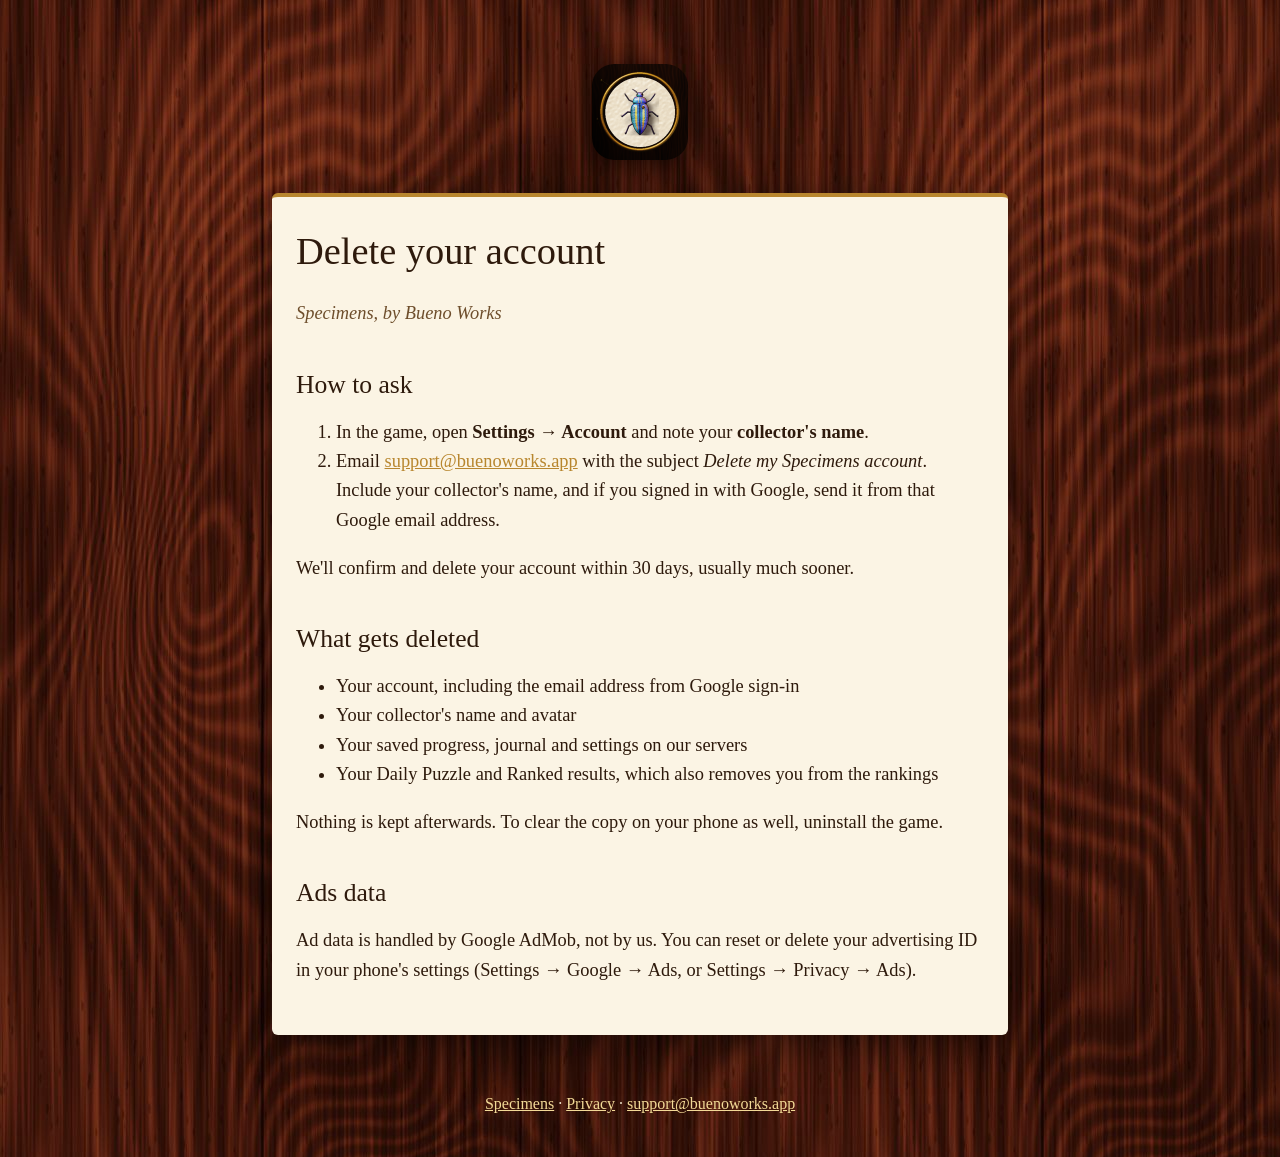
==== delete-account/index.html @ 8f72dd41 "Specimens site: landing, privacy policy, account deletion, app-ads.txt" ====
<!doctype html>
<html lang="en">
<head>
<meta charset="utf-8">
<meta name="viewport" content="width=device-width, initial-scale=1">
<title>Delete your account · Specimens</title>
<meta name="description" content="How to delete your Specimens account and data.">
<link rel="icon" href="/favicon.png">
<link rel="stylesheet" href="/style.css">
</head>
<body>
<header class="hero" style="padding-bottom:24px">
  <a href="/"><img class="icon" src="/img/icon.png" alt="Specimens home" width="96" height="96"></a>
</header>
<main class="page">
  <h1>Delete your account</h1>
  <p class="muted">Specimens, by Bueno Works</p>

  <h2>How to ask</h2>
  <ol>
    <li>In the game, open <strong>Settings → Account</strong> and note your <strong>collector's name</strong>.</li>
    <li>Email <a href="mailto:support@buenoworks.app?subject=Delete%20my%20Specimens%20account">support@buenoworks.app</a> with the subject <em>Delete my Specimens account</em>. Include your collector's name, and if you signed in with Google, send it from that Google email address.</li>
  </ol>
  <p>We'll confirm and delete your account within 30 days, usually much sooner.</p>

  <h2>What gets deleted</h2>
  <ul>
    <li>Your account, including the email address from Google sign-in</li>
    <li>Your collector's name and avatar</li>
    <li>Your saved progress, journal and settings on our servers</li>
    <li>Your Daily Puzzle and Ranked results, which also removes you from the rankings</li>
  </ul>
  <p>Nothing is kept afterwards. To clear the copy on your phone as well, uninstall the game.</p>

  <h2>Ads data</h2>
  <p>Ad data is handled by Google AdMob, not by us. You can reset or delete your advertising ID in your phone's settings (Settings → Google → Ads, or Settings → Privacy → Ads).</p>
</main>
<footer><a href="/">Specimens</a> · <a href="/privacy/">Privacy</a> · <a href="mailto:support@buenoworks.app">support@buenoworks.app</a></footer>
</body>
</html>
---- style.css ----
@font-face { font-family: "EB Garamond"; src: url("/fonts/EBGaramond-Variable.ttf") format("truetype"); font-weight: 400 800; font-display: swap; }
@font-face { font-family: "EB Garamond"; src: url("/fonts/EBGaramond-Italic-Variable.ttf") format("truetype"); font-style: italic; font-weight: 400 800; font-display: swap; }
@font-face { font-family: "IM Fell English"; src: url("/fonts/IMFellEnglish-Regular.ttf") format("truetype"); font-display: swap; }

:root {
  --ink: #2e1a0c; --umber: #6e4e2c; --brass: #b8862e; --gilt: #f3da97;
  --parchment: #f3e9d2; --paper: #fbf4e4; --oxblood: #8e1e18; --walnut: #2a1309;
  --text: var(--ink); --muted: var(--umber); --card: var(--paper);
}
@media (prefers-color-scheme: dark) {
  :root { --text: #f3e9d2; --muted: #d9c7a3; --card: #2b1a0e; }
}
* { box-sizing: border-box; }
html { -webkit-text-size-adjust: 100%; }
body {
  margin: 0; font-family: "EB Garamond", Georgia, serif; font-size: 1.15rem; line-height: 1.6;
  color: var(--text); background: var(--walnut) url("/img/wood.jpg") repeat;
}
a { color: var(--brass); }
h1, h2, h3 { font-family: "IM Fell English", Georgia, serif; font-weight: 400; line-height: 1.15; }

.hero { text-align: center; padding: 64px 16px 40px; color: var(--parchment); }
.hero img.icon { width: 96px; height: 96px; border-radius: 22px; box-shadow: 0 8px 24px rgba(0,0,0,.5); }
.hero h1 { font-size: clamp(3rem, 12vw, 5.5rem); margin: 16px 0 4px; color: var(--gilt); text-shadow: 0 2px 8px rgba(0,0,0,.6); }
.hero p.lede { font-style: italic; font-size: 1.35rem; margin: 0 auto; max-width: 30rem; }
.cta { display: inline-block; margin-top: 28px; padding: 14px 28px; border-radius: 12px; font-weight: 600; text-decoration: none;
  color: var(--ink); background: linear-gradient(#f3da97, #b8862e); box-shadow: 0 4px 14px rgba(0,0,0,.45); }

.drawer { display: flex; flex-wrap: wrap; justify-content: center; gap: 14px; padding: 8px 16px 40px; }
.drawer img { width: 84px; height: 84px; object-fit: contain; filter: drop-shadow(0 6px 6px rgba(0,0,0,.5)); }
@media (prefers-reduced-motion: no-preference) {
  .drawer img { animation: breathe 5s ease-in-out infinite; }
  .drawer img:nth-child(2n) { animation-delay: -2.5s; }
  .drawer img:nth-child(3n) { animation-delay: -1.2s; }
  @keyframes breathe { 50% { transform: translateY(-5px) rotate(-1.5deg); } }
}

.page { max-width: 46rem; margin: 0 auto 48px; padding: 32px 24px; background: var(--card); border-radius: 6px;
  box-shadow: 0 10px 40px rgba(0,0,0,.5); border-top: 4px solid var(--brass); }
@media (max-width: 720px) { .page { margin: 0 16px 32px; padding: 24px 18px; } }
.page h1 { font-size: 2.4rem; margin-top: 0; }
.page h2 { font-size: 1.6rem; margin: 1.6em 0 .4em; }
.muted { color: var(--muted); font-style: italic; }

.shots { display: flex; gap: 16px; justify-content: center; flex-wrap: wrap; margin: 8px 0 24px; }
.shots img { width: min(240px, 44vw); height: auto; border-radius: 10px; box-shadow: 0 8px 24px rgba(0,0,0,.4); }

footer { text-align: center; color: var(--parchment); padding: 8px 16px 40px; font-size: 1rem; }
footer a { color: var(--gilt); }
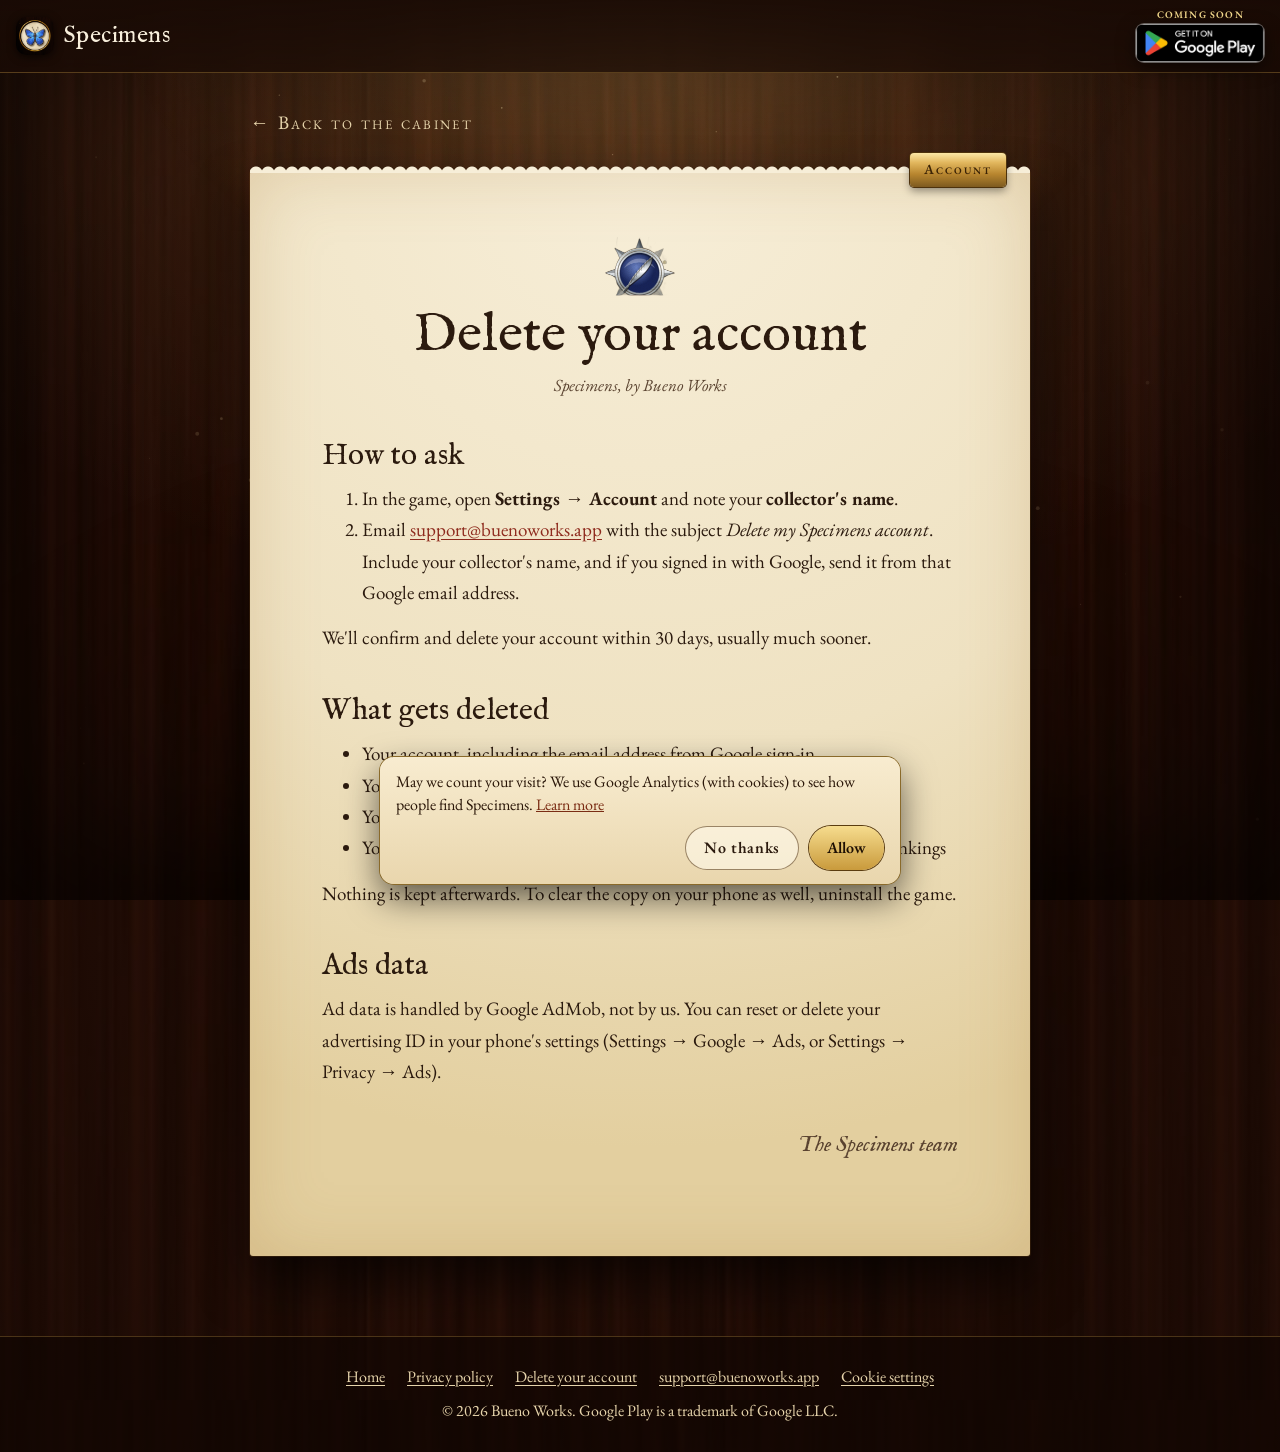
==== commit f1bade49: "New cabinet site: living creatures, playable board, Google Play badge, opt-in Google Analytics Landi" ====
--- a/delete-account/index.html
+++ b/delete-account/index.html
@@ -1,22 +1,44 @@
 <!doctype html>
-<html lang="en">
+<html lang="en" data-launch="soon">
 <head>
-<meta charset="utf-8">
-<meta name="viewport" content="width=device-width, initial-scale=1">
+<meta charset="utf-8" />
+<meta name="viewport" content="width=device-width, initial-scale=1, viewport-fit=cover" />
 <title>Delete your account · Specimens</title>
-<meta name="description" content="How to delete your Specimens account and data.">
-<link rel="icon" href="/favicon.png">
-<link rel="stylesheet" href="/style.css">
+<meta name="description" content="How to delete your Specimens account and data." />
+<meta name="theme-color" content="#2b1209" />
+<meta property="og:title" content="Specimens — a cabinet of living curiosities" />
+<meta property="og:description" content="A logic puzzle where every answer is alive. Free on Google Play." />
+<meta property="og:type" content="website" />
+<meta property="og:image" content="https://specimens.buenoworks.app/assets/img/og-banner.jpg" />
+<meta name="twitter:card" content="summary_large_image" />
+<link rel="icon" type="image/png" href="/assets/img/favicon.png" />
+<link rel="apple-touch-icon" href="/assets/img/apple-touch-icon.png" />
+<link rel="preload" href="/assets/fonts/im-fell-english-latin-400-normal.woff2" as="font" type="font/woff2" crossorigin="" />
+<link rel="preload" href="/assets/fonts/eb-garamond-latin-400-normal.woff2" as="font" type="font/woff2" crossorigin="" />
+<script src="/assets/js/config.js"></script>
+<link rel="stylesheet" href="/assets/css/site.css" />
 </head>
 <body>
-<header class="hero" style="padding-bottom:24px">
-  <a href="/"><img class="icon" src="/img/icon.png" alt="Specimens home" width="96" height="96"></a>
+<!--BODY-->
+<a class="skip" href="#main">Skip to content</a>
+<div class="lamp-glow" aria-hidden="true"></div>
+<div class="vignette" aria-hidden="true"></div>
+<div class="page">
+<header class="site-head">
+  <a class="brand" href="/" aria-label="Specimens home"><img src="/assets/img/icon-512.png" alt="" width="38" height="38" /><span>Specimens</span></a>
+  <a class="play play-live gp" href="https://play.google.com/store/apps/details?id=com.vaultrush.game" target="_blank" rel="noopener" data-play=""><img class="gp-badge" src="/assets/img/google-play-badge.png" alt="Get it on Google Play" width="564" height="168" /></a><button class="play play-soon gp" type="button" data-soon><span class="soon-cap">Coming soon</span><img class="gp-badge" src="/assets/img/google-play-badge.png" alt="Coming soon to Google Play" width="564" height="168" /></button>
 </header>
-<main class="page">
-  <h1>Delete your account</h1>
-  <p class="muted">Specimens, by Bueno Works</p>
-
-  <h2>How to ask</h2>
+<main id="main" class="folio-wrap">
+  <div class="legal-top"><a class="back-link" href="/">← Back to the cabinet</a></div>
+  <article class="folio">
+    <span class="tab">Account</span>
+    <header class="folio-head">
+      <img class="crest" src="/assets/img/emblem.png" alt="" />
+      <h1>Delete your account</h1>
+      <p class="meta">Specimens, by Bueno Works</p>
+    </header>
+    <div class="prose">
+<h2>How to ask</h2>
   <ol>
     <li>In the game, open <strong>Settings → Account</strong> and note your <strong>collector's name</strong>.</li>
     <li>Email <a href="mailto:support@buenoworks.app?subject=Delete%20my%20Specimens%20account">support@buenoworks.app</a> with the subject <em>Delete my Specimens account</em>. Include your collector's name, and if you signed in with Google, send it from that Google email address.</li>
@@ -34,7 +56,23 @@
 
   <h2>Ads data</h2>
   <p>Ad data is handled by Google AdMob, not by us. You can reset or delete your advertising ID in your phone's settings (Settings → Google → Ads, or Settings → Privacy → Ads).</p>
+    </div>
+    <p class="folio-sign">The Specimens team</p>
+  </article>
 </main>
-<footer><a href="/">Specimens</a> · <a href="/privacy/">Privacy</a> · <a href="mailto:support@buenoworks.app">support@buenoworks.app</a></footer>
+<footer class="site-foot">
+  <nav aria-label="Legal">
+    <a href="/">Home</a>
+    <a href="/privacy/">Privacy policy</a>
+    <a href="/delete-account/">Delete your account</a>
+    <a href="mailto:support@buenoworks.app">support@buenoworks.app</a>
+    <a href="#" data-cookies>Cookie settings</a>
+  </nav>
+  <p style="margin:0">© <span data-year="">2026</span> Bueno Works. Google Play is a trademark of Google LLC.</p>
+</footer>
+</div>
+<!--/BODY-->
+<script src="/assets/js/site.js" defer></script>
+<script src="/assets/js/analytics.js" defer></script>
 </body>
 </html>
--- a/assets/css/site.css
+++ b/assets/css/site.css
@@ -0,0 +1,721 @@
+/* =========================================================
+   SPECIMENS — "The Cabinet After Dark"
+   Shared stylesheet for index, legal pages and 404.
+   ========================================================= */
+
+@font-face{font-family:"IM Fell English";src:url("../fonts/im-fell-english-latin-400-normal.woff2") format("woff2");font-weight:400;font-style:normal;font-display:swap}
+@font-face{font-family:"IM Fell English";src:url("../fonts/im-fell-english-latin-400-italic.woff2") format("woff2");font-weight:400;font-style:italic;font-display:swap}
+@font-face{font-family:"EB Garamond";src:url("../fonts/eb-garamond-latin-400-normal.woff2") format("woff2");font-weight:400;font-style:normal;font-display:swap}
+@font-face{font-family:"EB Garamond";src:url("../fonts/eb-garamond-latin-400-italic.woff2") format("woff2");font-weight:400;font-style:italic;font-display:swap}
+@font-face{font-family:"EB Garamond";src:url("../fonts/eb-garamond-latin-500-normal.woff2") format("woff2");font-weight:500;font-style:normal;font-display:swap}
+@font-face{font-family:"EB Garamond";src:url("../fonts/eb-garamond-latin-600-normal.woff2") format("woff2");font-weight:600;font-style:normal;font-display:swap}
+@font-face{font-family:"EB Garamond";src:url("../fonts/eb-garamond-latin-700-normal.woff2") format("woff2");font-weight:700;font-style:normal;font-display:swap}
+
+:root{
+  --display:"IM Fell English","EB Garamond",Georgia,serif;
+  --body:"EB Garamond",Georgia,"Times New Roman",serif;
+
+  --wood-0:#1a0b05;
+  --wood-1:#2b1209;
+  --wood-2:#4a1f0f;
+  --wood-3:#6d3417;
+  --ink:#2b1a0e;
+  --ink-soft:#5a4330;
+  --parchment:#f1e5c8;
+  --parchment-2:#e6d4ab;
+  --paper-edge:#cdb683;
+  --cream:#f7eedb;
+  --brass:#c99b45;
+  --brass-hi:#f6dc8e;
+  --brass-lo:#7d5a1f;
+  --lamp:#ffc66b;
+  --rust:#8e2a1d;
+  --velvet:#3a0f16;
+
+  /* region colours, sampled from the board */
+  --r-blue:#a8bfca;
+  --r-peach:#eeb49c;
+  --r-cream:#f2e2c0;
+  --r-green:#b8cf98;
+  --r-purple:#cab4d8;
+  --r-yellow:#f1c874;
+
+  --brass-grad:linear-gradient(180deg,#fbe7a6 0%,#e2b75e 28%,#b8862f 62%,#7d5a1f 100%);
+  --brass-ring:linear-gradient(145deg,#fff1bf,#d6a54b 35%,#7a5519 70%,#e7c172);
+  --wood-img:url("../img/wood.jpg");
+  --radius:14px;
+  --maxw:1180px;
+}
+
+*,*::before,*::after{box-sizing:border-box}
+html{-webkit-text-size-adjust:100%;scroll-behavior:smooth}
+@media (prefers-reduced-motion:reduce){html{scroll-behavior:auto}}
+body{
+  margin:0;min-height:100vh;
+  font-family:var(--body);font-size:19px;line-height:1.55;color:var(--cream);
+  background-color:var(--wood-1);
+  background-image:
+    radial-gradient(120% 70% at 50% 0%,rgba(255,190,100,.16),transparent 60%),
+    linear-gradient(180deg,rgba(20,8,3,.55),rgba(20,8,3,.75)),
+    var(--wood-img);
+  background-size:auto,auto,1084px auto;
+  background-attachment:scroll;
+  overflow-x:hidden;
+  -webkit-font-smoothing:antialiased;
+}
+img{max-width:100%;display:block}
+a{color:var(--brass-hi)}
+a:hover{color:#fff4cf}
+button{font:inherit;color:inherit}
+:focus-visible{outline:3px solid var(--brass-hi);outline-offset:3px;border-radius:6px}
+.sr-only{position:absolute;width:1px;height:1px;padding:0;margin:-1px;overflow:hidden;clip:rect(0 0 0 0);white-space:nowrap;border:0}
+.skip{position:absolute;left:12px;top:-60px;z-index:200;background:var(--parchment);color:var(--ink);padding:10px 16px;border-radius:8px;font-weight:600}
+.skip:focus{top:12px}
+
+/* ---------- atmosphere ---------- */
+.lamp-glow{
+  position:fixed;inset:0;pointer-events:none;z-index:0;
+  background:
+    radial-gradient(60vmax 45vmax at 50% -6%,rgba(255,200,110,.30),rgba(255,170,80,.08) 45%,transparent 70%),
+    radial-gradient(120vmax 90vmax at 50% 120%,rgba(0,0,0,.55),transparent 60%);
+  animation:flicker 7s infinite steps(1,end);
+}
+@keyframes flicker{
+  0%,100%{opacity:1}7%{opacity:.93}8%{opacity:1}31%{opacity:.97}33%{opacity:.9}34%{opacity:1}
+  62%{opacity:.95}63%{opacity:1}81%{opacity:.92}82%{opacity:.99}
+}
+.dust{position:fixed;inset:0;width:100%;height:100%;pointer-events:none;z-index:1;mix-blend-mode:screen}
+.vignette{position:fixed;inset:0;pointer-events:none;z-index:2;box-shadow:inset 0 0 160px 40px rgba(0,0,0,.6)}
+.page{position:relative;z-index:3}
+
+/* ---------- header ---------- */
+.site-head{
+  position:sticky;top:0;z-index:60;
+  display:flex;align-items:center;gap:16px;justify-content:space-between;
+  padding:10px 16px;
+  background:linear-gradient(180deg,rgba(26,11,5,.92),rgba(26,11,5,.72));
+  backdrop-filter:blur(6px);-webkit-backdrop-filter:blur(6px);
+  border-bottom:1px solid rgba(201,155,69,.35);
+}
+.brand{display:flex;align-items:center;gap:10px;text-decoration:none;color:var(--cream)}
+.brand img{width:38px;height:38px;border-radius:10px;box-shadow:0 2px 8px rgba(0,0,0,.6)}
+.brand span{font-family:var(--display);font-size:24px;letter-spacing:.02em}
+.site-nav{display:none;gap:26px}
+.site-nav a{color:var(--parchment-2);text-decoration:none;font-size:17px;letter-spacing:.06em;font-variant:small-caps}
+.site-nav a:hover{color:var(--brass-hi)}
+@media (min-width:980px){.site-nav{display:flex}}
+.site-head .play{min-height:44px;padding:6px 14px 6px 10px}
+.site-head .play .play-text small{display:none}
+@media (max-width:420px){.site-head .play .play-text b{font-size:15px}}
+
+/* ---------- Google Play / coming soon button ---------- */
+.play{
+  --h:58px;
+  display:inline-flex;align-items:center;gap:12px;
+  min-height:var(--h);padding:8px 22px 8px 14px;
+  border-radius:14px;text-decoration:none;color:#2a1606;
+  background:var(--brass-grad);
+  box-shadow:inset 0 1px 0 rgba(255,255,255,.7),inset 0 -2px 0 rgba(0,0,0,.25),0 0 0 1px #5a3c10,0 6px 18px rgba(0,0,0,.55),0 0 28px rgba(255,190,90,.25);
+  transition:transform .2s ease,box-shadow .2s ease,filter .2s;
+  position:relative;overflow:hidden;white-space:nowrap;
+}
+.play::after{ /* travelling glint */
+  content:"";position:absolute;top:0;bottom:0;width:40%;left:-60%;
+  background:linear-gradient(100deg,transparent,rgba(255,255,255,.55),transparent);
+  transform:skewX(-20deg);animation:glint 5.5s ease-in-out infinite;
+}
+@keyframes glint{0%,70%{left:-60%}100%{left:130%}}
+.play:hover{transform:translateY(-2px);color:#1d0f03;filter:brightness(1.06);box-shadow:inset 0 1px 0 rgba(255,255,255,.7),inset 0 -2px 0 rgba(0,0,0,.25),0 0 0 1px #5a3c10,0 10px 26px rgba(0,0,0,.6),0 0 44px rgba(255,200,100,.45)}
+.play:active{transform:translateY(1px)}
+.play-icon{
+  width:34px;height:34px;flex:none;border-radius:50%;
+  display:grid;place-items:center;
+  background:radial-gradient(circle at 35% 30%,#3b2410,#160a03);
+  box-shadow:inset 0 0 0 2px rgba(255,230,160,.6);
+}
+.play-icon svg{width:15px;height:15px;margin-left:3px}
+.play-text{display:flex;flex-direction:column;line-height:1.05;text-align:left}
+.play-text small{font-size:12px;letter-spacing:.14em;text-transform:uppercase;font-weight:600;opacity:.85}
+.play-text b{font-family:var(--body);font-size:21px;font-weight:700;letter-spacing:.01em}
+.play.big{--h:68px;padding:10px 30px 10px 16px}
+.play.big .play-icon{width:42px;height:42px}
+.play.big .play-text b{font-size:25px}
+
+/* coming-soon variant (switch in assets/js/config.js) */
+.play-soon{display:none}
+html[data-launch="soon"] .play-live{display:none}
+html[data-launch="soon"] .play-soon{display:inline-flex}
+.play-soon{border:0;font:inherit;cursor:pointer;-webkit-appearance:none;appearance:none}
+
+/* ---------- sticky mobile CTA rail ---------- */
+.cta-rail{
+  position:fixed;left:0;right:0;bottom:0;z-index:70;
+  display:flex;align-items:center;justify-content:space-between;gap:12px;
+  padding:10px 14px calc(10px + env(safe-area-inset-bottom));
+  background:linear-gradient(180deg,rgba(43,18,9,.94),rgba(20,8,3,.98));
+  border-top:2px solid transparent;border-image:linear-gradient(90deg,#7d5a1f,#f6dc8e,#7d5a1f) 1;
+  box-shadow:0 -10px 30px rgba(0,0,0,.6);
+  transform:translateY(110%);transition:transform .45s cubic-bezier(.2,.8,.2,1);
+}
+.cta-rail.show{transform:none}
+.cta-rail .rail-id{display:flex;align-items:center;gap:10px;min-width:0}
+.cta-rail .rail-id img{width:40px;height:40px;border-radius:10px}
+.cta-rail .rail-id b{display:block;font-family:var(--display);font-weight:400;font-size:21px;line-height:1}
+.cta-rail .rail-id small{display:block;color:var(--parchment-2);font-size:14px;white-space:nowrap}
+.cta-rail .play{--h:50px;padding:6px 16px 6px 10px}
+.cta-rail .play-icon{width:30px;height:30px}
+.cta-rail .play-text b{font-size:18px}
+.cta-rail .play-text small{font-size:10px}
+@media (min-width:980px){.cta-rail{display:none}}
+
+/* ---------- cabinet doors (intro) ---------- */
+.doors{position:fixed;inset:0;z-index:100;display:flex;perspective:1600px;pointer-events:none}
+.doors .door{
+  flex:1;position:relative;
+  background:linear-gradient(90deg,rgba(0,0,0,.35),rgba(0,0,0,0) 30%,rgba(0,0,0,.25)),var(--wood-img) center/cover,var(--wood-2);
+  box-shadow:inset 0 0 0 10px rgba(30,12,5,.55),inset 0 0 0 12px rgba(201,155,69,.5),inset 0 0 80px rgba(0,0,0,.7);
+  transition:transform 1.6s cubic-bezier(.6,.02,.2,1),opacity 1.6s;
+  backface-visibility:hidden;
+}
+.doors .door.l{transform-origin:left center}
+.doors .door.r{transform-origin:right center}
+.doors .door::before{ /* glass pane */
+  content:"";position:absolute;inset:9% 12%;border-radius:120px 120px 8px 8px;
+  border:5px solid #9a7330;box-shadow:inset 0 0 0 2px #f2d283,0 0 0 2px #3a1b08,inset 0 0 120px rgba(255,200,120,.12);
+  background:linear-gradient(120deg,rgba(255,255,255,.12),rgba(255,255,255,0) 40%,rgba(255,255,255,.06) 60%,rgba(255,255,255,0));
+}
+.doors .knob{position:absolute;top:50%;width:22px;height:60px;margin-top:-30px;border-radius:12px;background:var(--brass-ring);box-shadow:0 4px 10px rgba(0,0,0,.6)}
+.doors .door.l .knob{right:16px}
+.doors .door.r .knob{left:16px}
+.doors .plate{
+  position:absolute;left:50%;top:50%;transform:translate(-50%,-50%);z-index:2;
+  padding:14px 28px;border-radius:8px;background:var(--brass-grad);color:#3a2207;
+  font-family:var(--display);font-size:clamp(28px,7vw,52px);
+  box-shadow:inset 0 1px 0 #fff3c4,0 0 0 2px #5a3c10,0 10px 30px rgba(0,0,0,.6);
+  transition:opacity .6s .2s,transform .8s;
+}
+.doors.open .door.l{transform:rotateY(-108deg);opacity:.0}
+.doors.open .door.r{transform:rotateY(108deg);opacity:.0}
+.doors.open .plate{opacity:0;transform:translate(-50%,-50%) scale(1.15)}
+.doors.gone{display:none}
+html:not(.js) .doors{display:none}
+
+/* ---------- layout primitives ---------- */
+.wrap{width:100%;max-width:var(--maxw);margin:0 auto;padding:0 16px}
+.eyebrow{font-variant:small-caps;letter-spacing:.16em;color:var(--brass-hi);font-size:16px;font-weight:600;margin:0 0 10px}
+.display{font-family:var(--display);font-weight:400;line-height:1.02;letter-spacing:.005em;margin:0}
+.lede{font-size:clamp(19px,2.3vw,23px);color:var(--parchment);margin:0}
+.muted{color:var(--parchment-2)}
+.ink-rule{height:14px;margin:18px 0;background:
+  radial-gradient(circle,var(--brass) 2px,transparent 3px) center/14px 14px no-repeat,
+  linear-gradient(90deg,transparent,rgba(201,155,69,.7) 20%,rgba(201,155,69,.7) 45%,transparent 47%,transparent 53%,rgba(201,155,69,.7) 55%,rgba(201,155,69,.7) 80%,transparent) center/100% 1px no-repeat}
+
+/* ---------- HERO ---------- */
+.hero{position:relative;padding:18px 0 40px;min-height:calc(100svh - 59px)}
+.hero .wrap{display:grid;gap:10px;align-items:center;justify-items:center;text-align:center}
+.hero-copy{display:flex;flex-direction:column;align-items:center;gap:14px;order:1}
+.hero-case{order:2}
+.hero-cta{order:3;display:flex;flex-direction:column;align-items:center;gap:10px}
+.nameplate{
+  position:relative;display:inline-block;padding:10px 34px 14px;
+  background:var(--brass-grad);border-radius:10px;color:#3b2306;
+  box-shadow:inset 0 2px 0 rgba(255,246,206,.9),inset 0 -3px 0 rgba(0,0,0,.25),0 0 0 2px #4d320c,0 0 0 6px rgba(201,155,69,.25),0 14px 30px rgba(0,0,0,.6);
+}
+.nameplate::before,.nameplate::after{ /* screws */
+  content:"";position:absolute;top:50%;width:11px;height:11px;margin-top:-5px;border-radius:50%;
+  background:radial-gradient(circle at 40% 35%,#fff0bd,#8a6420 60%,#4a3008);
+  box-shadow:inset 0 0 0 1px rgba(0,0,0,.3);
+}
+.nameplate::before{left:12px}.nameplate::after{right:12px}
+.nameplate h1{font-family:var(--display);font-weight:400;font-size:clamp(50px,13vw,96px);line-height:1;margin:0;text-shadow:0 1px 0 rgba(255,240,190,.8),0 -1px 0 rgba(80,50,10,.45)}
+.hero .tagline{font-family:var(--display);font-style:italic;font-size:clamp(22px,5.6vw,34px);line-height:1.15;color:var(--cream);margin:0;text-shadow:0 2px 12px rgba(0,0,0,.7)}
+.hero .sub{max-width:34ch;margin:0 auto;color:var(--parchment-2);font-size:clamp(17px,2vw,20px)}
+.hero-facts{display:flex;flex-wrap:wrap;justify-content:center;gap:6px 10px;margin:0;padding:0;list-style:none;font-variant:small-caps;letter-spacing:.08em;font-size:14px;color:var(--parchment-2)}
+.hero-facts li+li::before{content:"✦";color:var(--brass);margin-right:10px;font-size:10px;vertical-align:2px}
+.scroll-cue{margin-top:6px;color:var(--parchment-2);font-size:14px;letter-spacing:.2em;font-variant:small-caps;text-decoration:none;display:inline-flex;flex-direction:column;align-items:center;gap:2px}
+.scroll-cue span{display:block;width:2px;height:22px;background:linear-gradient(var(--brass-hi),transparent);animation:cue 2s ease-in-out infinite}
+@keyframes cue{0%{transform:scaleY(0);transform-origin:top}50%{transform:scaleY(1);transform-origin:top}51%{transform-origin:bottom}100%{transform:scaleY(0);transform-origin:bottom}}
+
+@media (min-width:980px){
+  .hero{padding:40px 0 60px;display:flex;align-items:center}
+  .hero .wrap{grid-template-columns:1fr 1.05fr;grid-template-areas:"copy case" "cta case";text-align:left;justify-items:start;column-gap:48px;row-gap:22px}
+  .hero-copy{grid-area:copy;align-items:flex-start;align-self:end}
+  .hero-cta{grid-area:cta;align-items:flex-start;align-self:start}
+  .hero-case{grid-area:case;justify-self:center}
+  .hero .sub{margin:0}
+  .hero-facts{justify-content:flex-start}
+}
+
+/* the glass display case */
+.case{
+  position:relative;width:min(92vw,520px);aspect-ratio:1/1.02;
+  border-radius:50% 50% 18px 18px / 38% 38% 18px 18px;
+  padding:14px;
+  background:var(--brass-ring);
+  box-shadow:0 0 0 2px #3a2208,0 26px 60px rgba(0,0,0,.65),0 0 90px rgba(255,190,100,.18);
+}
+@media (max-width:979px){.case{width:min(86vw,380px,44svh)}}
+.case-inner{
+  position:absolute;inset:14px;overflow:hidden;
+  border-radius:50% 50% 8px 8px / 37% 37% 8px 8px;
+  background:
+    radial-gradient(70% 55% at 50% 30%,rgba(255,236,190,.95),rgba(236,214,166,.9) 55%,rgba(170,130,80,.95) 100%);
+  box-shadow:inset 0 0 0 2px #5b3a0e,inset 0 0 60px rgba(90,50,10,.55);
+}
+.case-inner::before{ /* paper grain */
+  content:"";position:absolute;inset:0;opacity:.35;
+  background:repeating-linear-gradient(0deg,rgba(120,80,30,.08) 0 1px,transparent 1px 3px),repeating-linear-gradient(90deg,rgba(120,80,30,.05) 0 1px,transparent 1px 4px);
+}
+.case-glass{ /* reflections */
+  position:absolute;inset:14px;pointer-events:none;z-index:5;
+  border-radius:50% 50% 8px 8px / 37% 37% 8px 8px;
+  background:
+    linear-gradient(115deg,rgba(255,255,255,.28) 0%,rgba(255,255,255,0) 22%,rgba(255,255,255,0) 60%,rgba(255,255,255,.12) 66%,rgba(255,255,255,0) 74%);
+}
+.case-shelf{position:absolute;left:0;right:0;bottom:0;height:16%;background:linear-gradient(180deg,#6d3417,#2b1209);box-shadow:0 -6px 14px rgba(0,0,0,.35),inset 0 2px 0 rgba(255,200,140,.35)}
+.case-label{
+  position:absolute;left:50%;bottom:3.4%;transform:translateX(-50%) rotate(-1deg);z-index:4;
+  padding:2px 14px;background:var(--parchment);color:var(--ink);font-family:var(--display);font-style:italic;font-size:15px;white-space:nowrap;
+  box-shadow:0 2px 4px rgba(0,0,0,.4);
+}
+.case .slot{position:absolute;z-index:3}
+.case .s-peacock{left:4%;bottom:12%;width:40%}
+.case .s-owl{right:6%;bottom:13.5%;width:25%}
+.case .s-panda{left:37%;bottom:11%;width:32%;z-index:2}
+.case .s-butterfly{left:30%;top:13%;width:38%;z-index:4}
+.case .s-luna{left:7%;top:24%;width:27%}
+.case .s-seahorse{right:13%;top:19%;width:15.5%}
+.case .pin{position:absolute;width:6px;height:6px;border-radius:50%;background:radial-gradient(circle at 35% 35%,#fff,#b48a3a);box-shadow:0 1px 2px rgba(0,0,0,.6)}
+
+/* ---------- creatures (shared) ---------- */
+.creature{
+  position:relative;display:block;width:100%;padding:0;border:0;background:none;cursor:pointer;
+  -webkit-tap-highlight-color:transparent;
+  filter:drop-shadow(0 8px 8px rgba(40,20,5,.45));
+}
+.creature .base{width:100%;height:auto;pointer-events:none;user-select:none;-webkit-user-drag:none}
+.creature .layer{position:absolute;inset:0;pointer-events:none}
+.creature .layer img{width:100%;height:auto}
+
+/* winged: two halves hinge on the body */
+.winged .base{visibility:hidden}
+.winged .wing{position:absolute;top:0;bottom:0;overflow:hidden;pointer-events:none}
+.winged .wing img{position:absolute;top:0;width:auto;height:100%;max-width:none}
+.winged .wl{left:0;right:50%;transform-origin:100% 50%}
+.winged .wr{left:50%;right:0;transform-origin:0 50%}
+.winged .wl img{left:0}
+.winged .wr img{right:0}
+.luna.winged .wl{right:54%}
+.luna.winged .wr{left:46%}
+.winged .wl{animation:flapL 1.1s ease-in-out infinite}
+.winged .wr{animation:flapR 1.1s ease-in-out infinite}
+@keyframes flapL{0%,100%{transform:perspective(500px) rotateY(0)}50%{transform:perspective(500px) rotateY(58deg)}}
+@keyframes flapR{0%,100%{transform:perspective(500px) rotateY(0)}50%{transform:perspective(500px) rotateY(-58deg)}}
+.luna.winged .wl,.luna.winged .wr{animation-duration:2.6s}
+.drift{animation:drift 6s ease-in-out infinite}
+@keyframes drift{0%,100%{transform:translate(0,0) rotate(-3deg)}25%{transform:translate(6%,-6%) rotate(2deg)}50%{transform:translate(-2%,-10%) rotate(4deg)}75%{transform:translate(-6%,-3%) rotate(-2deg)}}
+
+/* owl: head turns, eyes blink */
+.owl .head{clip-path:inset(0 0 56% 0);transform-origin:50% 44%;animation:owlLook 9s ease-in-out infinite}
+.owl .base{clip-path:inset(42% 0 0 0)}
+.owl .lid{position:absolute;top:19.8%;width:14.5%;height:8.8%;border-radius:50%;background:radial-gradient(circle at 50% 30%,#e9e3d8,#c9c0b2);transform:scaleY(0);transform-origin:50% 0;animation:blink 5.2s infinite}
+.owl .lid.l{left:30.2%}.owl .lid.r{left:56.5%}
+@keyframes blink{0%,92%,100%{transform:scaleY(0)}95%{transform:scaleY(1)}}
+@keyframes owlLook{0%,30%,100%{transform:rotate(0)}38%,52%{transform:rotate(-14deg)}60%,78%{transform:rotate(11deg)}86%{transform:rotate(0)}}
+
+/* peacock: tail breathes */
+.peacock .fan{clip-path:inset(0 0 52% 0);transform-origin:50% 48%;animation:fan 4.5s ease-in-out infinite}
+.peacock .base{clip-path:inset(46% 0 0 0)}
+@keyframes fan{0%,100%{transform:scale(.96,.97)}50%{transform:scale(1.03,1.02)}}
+
+/* red panda: tail flicks */
+.panda .tail{clip-path:polygon(60% 33%,100% 33%,100% 100%,60% 100%);transform-origin:62% 92%;animation:tail 3.2s ease-in-out infinite}
+.panda .base{clip-path:polygon(0 0,100% 0,100% 33%,60% 33%,60% 100%,0 100%)}
+@keyframes tail{0%,60%,100%{transform:rotate(0)}68%{transform:rotate(-9deg)}76%{transform:rotate(5deg)}84%{transform:rotate(-4deg)}92%{transform:rotate(1deg)}}
+
+/* seahorse: bob */
+.seahorse{animation:bob 3.6s ease-in-out infinite}
+@keyframes bob{0%,100%{transform:translateY(0) rotate(-4deg)}50%{transform:translateY(-12%) rotate(5deg)}}
+
+/* tap reactions */
+.creature.react.butterfly,.creature.react.luna{animation:takeoff 1.6s cubic-bezier(.4,0,.2,1)}
+.creature.react .wl{animation:flapL .22s ease-in-out infinite}
+.creature.react .wr{animation:flapR .22s ease-in-out infinite}
+@keyframes takeoff{0%{transform:none}25%{transform:translate(18%,-40%) rotate(14deg) scale(1.08)}55%{transform:translate(-22%,-55%) rotate(-12deg) scale(1.12)}80%{transform:translate(-8%,-12%) rotate(-4deg)}100%{transform:none}}
+.creature.react.owl .head{animation:owlSpin 1.3s ease-in-out}
+.creature.react.owl .lid{animation:blink2 1.3s}
+@keyframes owlSpin{0%{transform:rotate(0)}30%{transform:rotate(-28deg)}65%{transform:rotate(24deg)}100%{transform:rotate(0)}}
+@keyframes blink2{0%,100%{transform:scaleY(0)}10%,20%{transform:scaleY(1)}30%{transform:scaleY(0)}70%{transform:scaleY(0)}78%{transform:scaleY(1)}86%{transform:scaleY(0)}}
+.creature.react.peacock .fan{animation:fanBurst 1.4s cubic-bezier(.3,1.6,.5,1)}
+.creature.react.peacock{animation:hop 1.4s}
+@keyframes fanBurst{0%{transform:scale(.96)}35%{transform:scale(1.2,1.12);filter:brightness(1.25) saturate(1.3)}100%{transform:scale(.97)}}
+.creature.react.panda .tail{animation:tailFast 1.2s ease-in-out}
+.creature.react.panda{animation:hop 1.2s}
+@keyframes tailFast{0%,100%{transform:rotate(0)}15%{transform:rotate(-16deg)}30%{transform:rotate(12deg)}45%{transform:rotate(-14deg)}60%{transform:rotate(10deg)}78%{transform:rotate(-5deg)}}
+@keyframes hop{0%,100%{transform:translateY(0)}20%{transform:translateY(-12%) scale(1.03,.98)}40%{transform:translateY(0) scale(1.04,.96)}55%{transform:translateY(-5%)}70%{transform:none}}
+.creature.react.seahorse{animation:spin 1.3s ease-in-out}
+@keyframes spin{0%{transform:none}50%{transform:translateY(-22%) rotateY(180deg) scale(1.1)}100%{transform:rotateY(360deg)}}
+.creature .spark{position:absolute;left:50%;top:40%;width:8px;height:8px;margin:-4px;border-radius:50%;background:#fff3c4;box-shadow:0 0 12px 4px rgba(255,210,120,.9);pointer-events:none;opacity:0}
+.creature.react .spark{animation:spark 1s ease-out}
+.creature.react .spark:nth-child(odd){animation-delay:.08s}
+@keyframes spark{0%{opacity:1;transform:translate(0,0) scale(.6)}100%{opacity:0;transform:translate(var(--sx,40px),var(--sy,-50px)) scale(.2)}}
+.spark.s1{--sx:-60px;--sy:-40px}.spark.s2{--sx:55px;--sy:-55px}.spark.s3{--sx:-30px;--sy:-80px}.spark.s4{--sx:70px;--sy:10px}.spark.s5{--sx:-70px;--sy:20px}
+
+/* rare variants */
+.golden{filter:drop-shadow(0 0 14px rgba(255,205,90,.85)) drop-shadow(0 8px 8px rgba(40,20,5,.45))}
+.golden img{filter:sepia(.85) saturate(2.4) hue-rotate(-8deg) contrast(1.25) brightness(.98)}
+.albino img{filter:grayscale(1) brightness(1.32) contrast(.92)}
+.albino{filter:drop-shadow(0 0 16px rgba(255,255,255,.55)) drop-shadow(0 8px 8px rgba(40,20,5,.45))}
+.albino .lid{background:radial-gradient(circle at 50% 30%,#fff,#e6e2dc)}
+
+/* ---------- DRAWERS ---------- */
+.drawers{position:relative;padding:20px 0 60px}
+.drawer{position:relative;margin:0 auto 64px;max-width:var(--maxw);padding:0 12px}
+.drawer-front{
+  position:relative;z-index:2;display:flex;align-items:center;justify-content:center;gap:16px;
+  min-height:86px;padding:14px 18px;border-radius:10px 10px 4px 4px;
+  background:linear-gradient(180deg,rgba(255,200,140,.10),rgba(0,0,0,.25)),var(--wood-img) center/cover,var(--wood-3);
+  box-shadow:inset 0 0 0 2px rgba(0,0,0,.35),inset 0 2px 0 rgba(255,210,160,.25),0 10px 24px rgba(0,0,0,.55);
+}
+.label-holder{
+  position:relative;padding:5px 7px;border-radius:6px;background:var(--brass-grad);
+  box-shadow:0 0 0 1px #4d320c,0 3px 8px rgba(0,0,0,.5);
+}
+.label-holder .card{display:block;padding:4px 18px 6px;background:var(--parchment);color:var(--ink);border-radius:2px;text-align:center;box-shadow:inset 0 0 12px rgba(150,110,50,.35)}
+.label-holder .no{display:block;font-variant:small-caps;letter-spacing:.2em;font-size:13px;color:var(--ink-soft);line-height:1.2}
+.label-holder .ttl{display:block;font-family:var(--display);font-size:clamp(22px,5vw,30px);line-height:1.05}
+.pull{width:40px;height:16px;flex:none;border-radius:0 0 30px 30px;border:5px solid #b8862f;border-top:0;box-shadow:0 4px 6px rgba(0,0,0,.4)}
+
+
+.drawer-body{
+  position:relative;z-index:1;margin:-6px 10px 0;
+  padding:34px 18px 34px;border-radius:0 0 12px 12px;
+  background:
+    linear-gradient(180deg,rgba(0,0,0,.45),rgba(0,0,0,0) 40px),
+    radial-gradient(120% 80% at 50% 0%,#f5ead1,#e8d6ae 70%,#d8c08e);
+  color:var(--ink);
+  box-shadow:inset 0 0 0 10px #3b1a0b,inset 0 0 0 12px rgba(201,155,69,.55),0 30px 50px rgba(0,0,0,.55);
+  transform-origin:50% 0;
+}
+.drawer-body.dark{
+  background:linear-gradient(180deg,rgba(0,0,0,.5),rgba(0,0,0,0) 40px),radial-gradient(120% 90% at 50% 0%,#5a1822,#3a0f16 60%,#22070c);
+  color:var(--cream);
+}
+/* drawers slide out when JS is present */
+html.js .drawer-body{clip-path:inset(0 0 100% 0 round 0 0 12px 12px);transform:translateY(-40px) scaleX(.97);opacity:.4;transition:clip-path 1.2s cubic-bezier(.3,.7,.15,1),transform 1.2s cubic-bezier(.3,.7,.15,1),opacity .8s}
+html.js .drawer.open .drawer-body{clip-path:inset(0 0 0 0 round 0 0 12px 12px);transform:none;opacity:1}
+html.js .drawer .drawer-front{transition:transform .9s cubic-bezier(.3,.7,.15,1)}
+html.js .drawer:not(.open) .drawer-front{transform:scale(.985)}
+html.js .reveal{opacity:0;transform:translateY(18px);transition:opacity .8s,transform .8s}
+html.js .open .reveal,html.js .reveal.in{opacity:1;transform:none}
+html.js .open .reveal.d1{transition-delay:.35s}
+html.js .open .reveal.d2{transition-delay:.55s}
+html.js .open .reveal.d3{transition-delay:.75s}
+
+.body-grid{display:grid;gap:30px;align-items:center}
+@media (min-width:900px){.body-grid{grid-template-columns:1fr 1fr;gap:56px;padding:10px 24px}.body-grid.flip > :first-child{order:2}}
+.drawer h2{font-family:var(--display);font-weight:400;font-size:clamp(34px,7vw,56px);line-height:1.02;margin:0 0 14px}
+.drawer h2 em{color:var(--rust)}
+.drawer-body.dark h2 em{color:var(--brass-hi)}
+.drawer p{margin:0 0 14px}
+.drawer .kicker{font-variant:small-caps;letter-spacing:.18em;font-size:15px;font-weight:600;color:var(--rust);margin:0 0 6px}
+.drawer-body.dark .kicker{color:var(--brass-hi)}
+.rules{list-style:none;margin:16px 0;padding:0;display:grid;gap:10px}
+.rules li{display:flex;gap:12px;align-items:baseline;font-size:20px}
+.rules li b{font-family:var(--display);font-weight:400;font-size:24px;color:var(--rust);min-width:1.2em}
+.facts{display:grid;grid-template-columns:repeat(2,minmax(0,1fr));gap:10px;margin:18px 0 0;padding:0;list-style:none}
+.facts li{padding:10px 12px;border:1px solid rgba(90,60,25,.35);border-radius:8px;background:rgba(255,250,235,.5);text-align:center}
+.facts b{display:block;font-family:var(--display);font-weight:400;font-size:28px;line-height:1;color:var(--ink)}
+.facts span{font-size:15px;color:var(--ink-soft)}
+
+/* ---------- puzzle boards ---------- */
+.board-frame{
+  position:relative;padding:12px;border-radius:12px;width:100%;max-width:440px;margin:0 auto;
+  background:linear-gradient(135deg,#8a4a22,#4a1f0f 50%,#7a3d1a);
+  box-shadow:inset 0 0 0 3px #2b1209,inset 0 0 0 5px rgba(201,155,69,.6),0 18px 34px rgba(40,15,3,.55);
+}
+.board-frame::before,.board-frame::after{content:"";position:absolute;width:22px;height:22px;border:4px solid #d9ae55}
+.board-frame::before{left:4px;top:4px;border-right:0;border-bottom:0}
+.board-frame::after{right:4px;bottom:4px;border-left:0;border-top:0}
+.board{display:grid;gap:5px;padding:7px;border-radius:6px;background:#2b0f06}
+.board.n6{grid-template-columns:repeat(6,minmax(0,1fr))}
+.board.n4{grid-template-columns:repeat(4,minmax(0,1fr));gap:7px;padding:9px}
+.cell{
+  position:relative;aspect-ratio:1;border:0;border-radius:5px;padding:0;display:grid;place-items:center;
+  box-shadow:inset 0 1px 0 rgba(255,255,255,.45),inset 0 -2px 0 rgba(0,0,0,.12);
+  background-image:repeating-linear-gradient(45deg,rgba(0,0,0,.025) 0 2px,transparent 2px 5px);
+}
+.c-blue{background-color:var(--r-blue)}.c-peach{background-color:var(--r-peach)}.c-cream{background-color:var(--r-cream)}
+.c-green{background-color:var(--r-green)}.c-rose{background-color:#d7a9c6}.c-teal{background-color:#9fcbbd}.c-purple{background-color:var(--r-purple)}.c-yellow{background-color:var(--r-yellow)}
+.cell .x{position:absolute;inset:22%;opacity:0;transform:scale(.4);transition:opacity .25s,transform .25s}
+.cell .x::before,.cell .x::after{content:"";position:absolute;left:50%;top:-4%;width:9%;height:108%;margin-left:-4.5%;border-radius:3px;background:rgba(80,55,35,.75)}
+.cell .x::before{transform:rotate(45deg)}.cell .x::after{transform:rotate(-45deg)}
+.cell.is-x .x{opacity:1;transform:none}
+.cell .pc{position:absolute;inset:5%;display:grid;place-items:center;opacity:0;transform:scale(.2) translateY(30%);transition:opacity .3s,transform .5s cubic-bezier(.3,1.7,.5,1)}
+.cell .pc img{width:100%;height:100%;object-fit:contain;filter:drop-shadow(0 3px 3px rgba(0,0,0,.35))}
+.cell.has .pc{opacity:1;transform:none}
+.cell.has .x{opacity:0}
+.cell.focus{box-shadow:0 0 0 3px #fff3c4,0 0 18px rgba(255,220,140,.9)}
+.cell.bad{animation:bad .5s}
+.cell.bad::after{content:"";position:absolute;inset:0;border-radius:5px;box-shadow:inset 0 0 0 3px var(--rust)}
+@keyframes bad{25%{transform:translateX(-4px)}50%{transform:translateX(4px)}75%{transform:translateX(-2px)}}
+.board.solved .cell.has .pc{animation:alive 1.4s ease-in-out infinite}
+@keyframes alive{0%,100%{transform:translateY(0)}50%{transform:translateY(-8%) rotate(3deg)}}
+.board-caption{min-height:3.2em;margin:14px auto 0;max-width:440px;text-align:center;font-style:italic;color:var(--ink-soft);font-size:18px;transition:opacity .3s}
+.board-tools{display:flex;justify-content:center;gap:10px;margin-top:10px;flex-wrap:wrap}
+.btn-ghost{min-height:44px;padding:8px 18px;border-radius:999px;border:1.5px solid rgba(90,60,25,.6);background:rgba(255,250,235,.6);color:var(--ink);cursor:pointer;font-weight:600;letter-spacing:.04em}
+.btn-ghost:hover{background:#fff8e6}
+.tracker{display:flex;justify-content:center;gap:10px;margin:14px 0 0}
+.medal{width:42px;height:42px;border-radius:50%;padding:4px;background:var(--brass-ring);box-shadow:0 3px 6px rgba(0,0,0,.4)}
+.medal span{display:grid;place-items:center;width:100%;height:100%;border-radius:50%;background:radial-gradient(circle,#fbf3df,#e0cfa8);overflow:hidden}
+.medal img{width:72%;height:72%;object-fit:contain;filter:grayscale(1) sepia(1) brightness(.6) contrast(1.2);opacity:.55;transition:filter .4s,opacity .4s}
+.medal.on img{filter:none;opacity:1}
+.play-note{font-size:16px;color:var(--ink-soft);text-align:center;margin:8px 0 0}
+.win{display:none;margin-top:16px;text-align:center}
+.win.show{display:block;animation:winIn .7s cubic-bezier(.3,1.5,.5,1)}
+@keyframes winIn{from{opacity:0;transform:scale(.9)}to{opacity:1;transform:none}}
+.win p{font-family:var(--display);font-size:24px;line-height:1.2;color:var(--ink);margin:0 0 12px}
+
+/* ---------- specimen journal ---------- */
+.journal{display:grid;grid-template-columns:repeat(2,minmax(0,1fr));gap:14px}
+@media (min-width:700px){.journal{grid-template-columns:repeat(3,minmax(0,1fr))}}
+@media (min-width:1050px){.journal{grid-template-columns:repeat(6,minmax(0,1fr))}}
+.spec{
+  position:relative;display:flex;flex-direction:column;align-items:center;gap:6px;
+  padding:16px 10px 28px;border-radius:4px;background:#fbf4e2;
+  box-shadow:0 1px 0 rgba(255,255,255,.8) inset,0 6px 14px rgba(70,40,10,.25);
+  transform:rotate(-1deg);
+}
+.spec:nth-child(even){transform:rotate(1.2deg)}
+.spec:nth-child(3n){transform:rotate(-.4deg)}
+.spec .pinhead{position:absolute;top:8px;left:50%;width:9px;height:9px;margin-left:-4px;border-radius:50%;background:radial-gradient(circle at 35% 30%,#ff9c8a,#8e2a1d);box-shadow:0 2px 2px rgba(0,0,0,.4);z-index:4}
+.spec .stage{width:100%;height:130px;display:grid;place-items:center}
+.spec .stage .creature{height:118px;width:auto;max-width:100%}
+.spec .stage .creature .base{height:100%;width:auto}
+.spec .stage .creature.winged{aspect-ratio:var(--ar,1.1)}
+.spec .name{font-family:var(--display);font-size:20px;line-height:1.1;color:var(--ink);text-align:center}
+.spec .latin{font-style:italic;font-size:14px;color:var(--ink-soft);line-height:1.1;text-align:center}
+.spec .no{position:absolute;right:10px;bottom:7px;font-size:12px;color:var(--ink-soft);letter-spacing:.08em}
+.spec.sealed{background:repeating-linear-gradient(45deg,#e9dcbc 0 6px,#e3d4b0 6px 12px)}
+.sealed .stage{height:130px}
+.wax{width:62px;height:62px;border-radius:50%;display:grid;place-items:center;color:#f7c9a8;font-family:var(--display);font-size:30px;
+  background:radial-gradient(circle at 38% 32%,#c4513c,#8e2a1d 55%,#5f150d);box-shadow:inset 0 0 0 4px rgba(0,0,0,.18),0 4px 8px rgba(0,0,0,.35)}
+.journal-more{grid-column:1/-1;text-align:center;font-family:var(--display);font-size:24px;color:var(--ink);margin:6px 0 0}
+.journal-more b{color:var(--rust);font-weight:400}
+.tap-hint{display:inline-flex;align-items:center;gap:8px;font-style:italic;color:var(--ink-soft);font-size:17px}
+.tap-hint i{display:inline-block;width:10px;height:10px;border-radius:50%;background:var(--rust);animation:ping 1.6s infinite}
+@keyframes ping{0%{box-shadow:0 0 0 0 rgba(142,42,29,.6)}100%{box-shadow:0 0 0 14px rgba(142,42,29,0)}}
+
+/* ---------- rare finds ---------- */
+.vault{display:grid;grid-template-columns:repeat(3,minmax(0,1fr));gap:12px;margin:8px 0 0}
+.vault-slot{
+  position:relative;min-height:190px;border-radius:8px;display:flex;flex-direction:column;align-items:center;justify-content:center;gap:6px;padding:10px 6px;
+  background:radial-gradient(80% 60% at 50% 40%,#6b2330,#3a0f16 70%,#22070c);
+  box-shadow:inset 0 0 0 2px rgba(246,220,142,.55),inset 0 0 30px rgba(0,0,0,.6),0 8px 16px rgba(0,0,0,.45);
+}
+.vault-slot::after{content:"";position:absolute;inset:0;border-radius:8px;pointer-events:none;background:linear-gradient(120deg,rgba(255,255,255,.18),transparent 35%,transparent 65%,rgba(255,255,255,.07))}
+.vault-slot .creature{width:78%}
+.vault-slot.owl-slot .creature{width:58%}
+.vault-slot .tag{font-family:var(--display);font-size:clamp(14px,3.6vw,18px);line-height:1.1;color:var(--brass-hi);text-align:center}
+.vault-slot .tag small{display:block;font-family:var(--body);font-variant:small-caps;letter-spacing:.14em;font-size:12px;color:var(--parchment-2)}
+.vault-locked{display:flex;justify-content:center;gap:10px;margin:14px 0 0}
+.lock{width:44px;height:52px;border-radius:6px;display:grid;place-items:center;background:radial-gradient(circle,#4b141d,#22070c);box-shadow:inset 0 0 0 1.5px rgba(246,220,142,.45)}
+.lock i{display:block;width:10px;height:16px;border-radius:5px 5px 2px 2px;background:var(--brass);position:relative}
+.lock i::before{content:"";position:absolute;left:50%;top:-9px;width:14px;height:12px;margin-left:-7px;border:2.5px solid var(--brass);border-bottom:0;border-radius:8px 8px 0 0}
+.streak{margin:22px 0 0;padding:16px;border-radius:10px;background:rgba(0,0,0,.25);box-shadow:inset 0 0 0 1px rgba(246,220,142,.3)}
+.streak-head{display:flex;justify-content:space-between;align-items:baseline;gap:10px;margin-bottom:10px}
+.streak-head b{font-family:var(--display);font-weight:400;font-size:22px;color:var(--brass-hi)}
+.streak-head span{font-size:15px;color:var(--parchment-2)}
+.days{display:grid;grid-template-columns:repeat(7,minmax(0,1fr));gap:6px;list-style:none;margin:0;padding:0}
+.days li{display:flex;flex-direction:column;align-items:center;gap:4px;font-size:13px;color:var(--parchment-2);font-variant:small-caps;letter-spacing:.08em}
+.days li i{width:100%;max-width:38px;aspect-ratio:1;border-radius:50%;background:radial-gradient(circle at 40% 35%,#3a1a10,#1a0805);box-shadow:inset 0 0 0 2px rgba(246,220,142,.35);transition:background .4s,box-shadow .4s;position:relative}
+.days li.lit i{background:radial-gradient(circle at 40% 35%,#fff1bf,#e2b75e 45%,#8a6420);box-shadow:0 0 14px rgba(255,200,100,.7)}
+.days li.lit i::after{content:"";position:absolute;left:34%;top:22%;width:24%;height:42%;border:solid #3b2306;border-width:0 3px 3px 0;transform:rotate(45deg)}
+.days li.gift i{box-shadow:inset 0 0 0 2px var(--brass-hi),0 0 0 3px rgba(246,220,142,.2)}
+.streak-reward{margin:12px 0 0;text-align:center;font-family:var(--display);font-size:20px;color:var(--brass-hi);min-height:1.3em;opacity:0;transition:opacity .5s}
+.streak.done .streak-reward{opacity:1}
+.streak.done .days li.gift i{animation:giftGlow 1.2s ease-in-out infinite}
+@keyframes giftGlow{50%{box-shadow:0 0 26px 6px rgba(255,210,120,.9)}}
+
+/* ---------- two by two ---------- */
+.ranked{display:grid;gap:26px;align-items:center}
+@media (min-width:900px){.ranked{grid-template-columns:1.1fr 1fr;gap:56px;padding:10px 24px}}
+.ladder{position:relative;list-style:none;margin:0;padding:0 0 0 64px;display:flex;flex-direction:column-reverse;gap:10px}
+.ladder::before{content:"";position:absolute;left:26px;top:10px;bottom:10px;width:6px;border-radius:3px;background:linear-gradient(#f6dc8e,#7d5a1f);box-shadow:0 0 0 1px #4d320c}
+.ladder li{position:relative;display:flex;align-items:center;justify-content:space-between;gap:10px;padding:10px 16px;border-radius:8px;background:rgba(255,250,235,.55);border:1px solid rgba(90,60,25,.3);transition:background .4s,transform .4s,box-shadow .4s}
+.ladder li::before{content:"";position:absolute;left:-46px;top:50%;width:20px;height:20px;margin-top:-10px;border-radius:50%;background:radial-gradient(circle at 40% 35%,#fff0bd,#a87b2a 60%,#5a3c10);box-shadow:0 2px 4px rgba(0,0,0,.4)}
+.ladder li b{font-family:var(--display);font-weight:400;font-size:26px;line-height:1}
+.ladder li span{font-size:15px;color:var(--ink-soft);font-style:italic}
+.ladder li.here{background:linear-gradient(90deg,#fff3cf,#f2dca0);box-shadow:0 0 0 2px var(--brass),0 8px 18px rgba(120,80,20,.3);transform:translateX(6px)}
+.ladder li.here::before{background:radial-gradient(circle at 40% 35%,#fff,#ffcf6b 50%,#c98a1d);box-shadow:0 0 16px 4px rgba(255,200,90,.9)}
+.duel{position:relative;display:grid;grid-template-columns:1fr auto 1fr;align-items:center;gap:10px;max-width:440px;margin:0 auto}
+.duel .watch{width:100%;max-width:150px;justify-self:center;animation:swing 2.4s ease-in-out infinite;transform-origin:50% 0}
+.duel .watch.b{animation-delay:-1.2s}
+@keyframes swing{0%,100%{transform:rotate(-5deg)}50%{transform:rotate(5deg)}}
+.duel .vs{font-family:var(--display);font-style:italic;font-size:34px;color:var(--rust)}
+.emblem{display:block;width:120px;margin:0 auto 6px;animation:emblem 8s linear infinite;filter:drop-shadow(0 8px 10px rgba(0,0,0,.35))}
+@keyframes emblem{0%,100%{transform:rotate(0)}50%{transform:rotate(8deg)}}
+.mini2{display:grid;grid-template-columns:repeat(8,minmax(0,1fr));gap:3px;max-width:280px;margin:18px auto 0;padding:5px;border-radius:6px;background:#2b0f06}
+.mini2 i{position:relative;aspect-ratio:1;min-width:0;border-radius:3px;overflow:hidden}
+.mini2 i img{position:absolute;inset:6%;width:88%;height:88%;object-fit:contain}
+.mini-cap{text-align:center;font-style:italic;color:var(--ink-soft);font-size:16px;margin:8px 0 0}
+
+/* ---------- final call ---------- */
+.finale{position:relative;padding:40px 0 140px;text-align:center}
+.finale .icon{width:132px;height:132px;margin:0 auto 18px;border-radius:30px;box-shadow:0 0 0 3px rgba(201,155,69,.6),0 20px 40px rgba(0,0,0,.6),0 0 80px rgba(255,190,100,.35);animation:iconFloat 5s ease-in-out infinite}
+@keyframes iconFloat{50%{transform:translateY(-8px)}}
+.finale h2{font-family:var(--display);font-weight:400;font-size:clamp(40px,9vw,76px);line-height:1;margin:0 0 12px}
+.finale p{max-width:36ch;margin:0 auto 24px;color:var(--parchment-2);font-size:20px}
+.finale .flyers{position:absolute;inset:0;pointer-events:none;overflow:hidden}
+.finale .flyers .creature{position:absolute;width:70px}
+.finale .f1{left:6%;top:12%;animation:drift 7s ease-in-out infinite}
+.finale .f2{right:8%;top:30%;width:60px;animation:drift 9s ease-in-out infinite reverse}
+@media (max-width:640px){.finale .f2{top:4%}.finale .f1{top:2%}}
+
+.site-foot{position:relative;z-index:3;padding:28px 16px calc(100px + env(safe-area-inset-bottom));text-align:center;color:var(--parchment-2);font-size:16px;border-top:1px solid rgba(201,155,69,.3);background:rgba(15,6,2,.6)}
+.site-foot nav{display:flex;justify-content:center;flex-wrap:wrap;gap:6px 22px;margin-bottom:10px}
+.site-foot a{color:var(--parchment-2);text-decoration:underline;text-underline-offset:3px}
+.site-foot a:hover{color:var(--brass-hi)}
+@media (min-width:980px){.site-foot{padding-bottom:28px}}
+
+/* =========================================================
+   LONG-TEXT PAGES (privacy, account deletion)
+   ========================================================= */
+.folio-wrap{padding:28px 12px 80px}
+.folio{
+  position:relative;max-width:780px;margin:0 auto;padding:46px 22px 54px;
+  background:
+    radial-gradient(130% 90% at 50% 0%,#f7eed8,#efe2c2 60%,#e3cf9f);
+  color:var(--ink);border-radius:3px;
+  box-shadow:0 0 0 1px rgba(120,80,30,.25),0 24px 50px rgba(0,0,0,.6),inset 0 0 70px rgba(160,110,40,.22);
+}
+.folio::before{ /* deckled top edge */
+  content:"";position:absolute;left:0;right:0;top:-8px;height:10px;
+  background:radial-gradient(circle at 6px 10px,#f7eed8 6px,transparent 7px) 0 0/12px 10px repeat-x;
+}
+@media (min-width:720px){.folio{padding:64px 72px 72px}}
+.folio .tab{
+  position:absolute;top:-18px;right:24px;padding:6px 14px;border-radius:4px;background:var(--brass-grad);color:#3b2306;font-variant:small-caps;letter-spacing:.14em;font-size:14px;font-weight:600;box-shadow:0 0 0 1px #4d320c,0 4px 8px rgba(0,0,0,.4)
+}
+.folio-head{text-align:center;margin-bottom:28px}
+.folio-head .crest{width:74px;margin:0 auto 10px}
+.folio-head h1{font-family:var(--display);font-weight:400;font-size:clamp(36px,7vw,54px);line-height:1.05;margin:0 0 8px}
+.folio-head .meta{font-style:italic;color:var(--ink-soft);font-size:17px;margin:0}
+.folio .toc{margin:26px 0 30px;padding:16px 20px;border:1px solid rgba(90,60,25,.3);border-radius:6px;background:rgba(255,250,235,.45)}
+.folio .toc b{display:block;font-variant:small-caps;letter-spacing:.16em;font-size:15px;margin-bottom:6px;color:var(--rust)}
+.folio .toc ol{margin:0;padding-left:22px;columns:1}
+@media (min-width:720px){.folio .toc ol{columns:2;column-gap:36px}}
+.folio .toc a{color:var(--ink);text-decoration-color:rgba(90,60,25,.4)}
+.folio .toc a:hover{color:var(--rust)}
+.prose{font-size:19px;line-height:1.65;hyphens:auto}
+.prose h2{font-family:var(--display);font-weight:400;font-size:30px;line-height:1.15;margin:40px 0 10px;scroll-margin-top:80px}
+.prose h3{font-size:21px;font-weight:600;margin:26px 0 6px}
+.prose p,.prose ul,.prose ol{margin:0 0 14px}
+.prose a{color:var(--rust);text-underline-offset:3px}
+.prose a:hover{color:#5f150d}
+.prose blockquote{margin:20px 0;padding:12px 18px;border-left:3px solid var(--brass);background:rgba(255,250,235,.55);font-style:italic}
+.prose table{width:100%;border-collapse:collapse;margin:14px 0 20px;font-size:17px}
+.prose th,.prose td{text-align:left;padding:8px 10px;border-bottom:1px solid rgba(90,60,25,.25);vertical-align:top}
+.prose th{font-variant:small-caps;letter-spacing:.1em;color:var(--ink-soft)}
+.table-box{overflow-x:auto}
+.prose > p:first-child::first-letter{font-family:var(--display);float:left;font-size:64px;line-height:.85;padding:6px 8px 0 0;color:var(--rust)}
+.callout{margin:22px 0;padding:18px 20px;border-radius:8px;background:#fff6df;box-shadow:inset 0 0 0 1.5px var(--brass)}
+.callout b{display:block;font-family:var(--display);font-weight:400;font-size:24px;margin-bottom:4px}
+.steps{counter-reset:s;list-style:none;padding:0}
+.steps li{counter-increment:s;position:relative;padding-left:46px;margin-bottom:12px}
+.steps li::before{content:counter(s);position:absolute;left:0;top:0;width:32px;height:32px;border-radius:50%;display:grid;place-items:center;background:var(--brass-grad);color:#3b2306;font-weight:700;font-size:16px;box-shadow:0 0 0 1px #4d320c}
+.folio-sign{margin-top:40px;text-align:right;font-family:var(--display);font-style:italic;font-size:22px;color:var(--ink-soft)}
+.back-link{display:inline-flex;align-items:center;gap:8px;min-height:44px;text-decoration:none;font-variant:small-caps;letter-spacing:.12em;color:var(--parchment-2)}
+.back-link:hover{color:var(--brass-hi)}
+.legal-top{max-width:780px;margin:0 auto 26px;display:flex;justify-content:space-between;align-items:center;gap:12px;flex-wrap:wrap}
+
+/* =========================================================
+   404
+   ========================================================= */
+.lost{min-height:calc(100svh - 59px);display:grid;place-items:center;padding:30px 16px 120px;text-align:center}
+.lost-card{position:relative;width:min(92vw,420px);padding:30px 22px 26px;background:#fbf4e2;color:var(--ink);border-radius:4px;transform:rotate(-1.5deg);box-shadow:0 24px 50px rgba(0,0,0,.6)}
+.lost-card .pinhead{position:absolute;left:50%;top:14px;width:12px;height:12px;margin-left:-6px;border-radius:50%;background:radial-gradient(circle at 35% 30%,#ff9c8a,#8e2a1d)}
+.lost-card .outline{position:relative;width:62%;margin:14px auto 6px;aspect-ratio:1.1;border:2px dashed rgba(90,60,25,.45);border-radius:50% 50% 46% 46%;display:grid;place-items:center}
+.lost-card .outline img{width:80%;opacity:.12;filter:grayscale(1) brightness(.2)}
+.lost-card .code{font-family:var(--display);font-size:86px;line-height:.9;margin:6px 0 0;color:var(--rust)}
+.lost-card h1{font-family:var(--display);font-weight:400;font-size:32px;line-height:1.1;margin:6px 0 8px}
+.lost-card p{margin:0 0 18px;color:var(--ink-soft)}
+.lost-card .labelstrip{display:inline-block;margin-bottom:14px;padding:3px 14px;background:var(--parchment);border:1px solid rgba(90,60,25,.3);font-style:italic;font-size:16px}
+.escapee{position:fixed;z-index:4;width:90px;left:-120px;top:40%;pointer-events:none;animation:escape 9s linear infinite}
+@keyframes escape{0%{transform:translate(0,0) rotate(10deg)}25%{transform:translate(35vw,-14vh) rotate(-8deg)}50%{transform:translate(62vw,6vh) rotate(12deg)}75%{transform:translate(90vw,-20vh) rotate(-6deg)}100%{transform:translate(120vw,-6vh) rotate(8deg)}}
+.lost-actions{display:flex;flex-direction:column;align-items:center;gap:12px}
+
+/* ---------- reduced motion ---------- */
+@media (prefers-reduced-motion:reduce){
+  *,*::before,*::after{animation-duration:.001ms!important;animation-iteration-count:1!important;transition-duration:.001ms!important}
+  .doors{display:none}
+  .escapee{display:none}
+}
+
+/* phone hero: button before the explainer so it lands above the fold */
+@media (max-width:979px){
+  .hero .eyebrow{font-size:13px;letter-spacing:.12em;margin-bottom:2px}
+  .hero-copy{gap:10px}
+  .hero-cta .play{order:1;margin-top:6px}
+  .hero-cta .hero-facts{order:2}
+  .hero-cta .sub{order:3;margin-top:8px}
+  .hero-cta .scroll-cue{order:4}
+  .vault-slot{min-height:170px}
+}
+@media (min-width:640px){.pull{width:54px;height:20px}}
+
+/* ---------- creatures built from the game's own layers (same hinges as the game) ---------- */
+.rig{position:relative}
+.rig .base{visibility:hidden}
+.rig .ly{position:absolute;left:0;top:0;width:100%;height:100%;pointer-events:none}
+.rig .headg img{position:absolute;left:0;top:0;width:100%;height:100%}
+.rig.golden img,.rig.albino img{filter:none}
+/* winged: the wings fold by foreshortening (scaleX), the way the game flutters them */
+.rigw .wgl,.rigw .wgr{animation:flutterIdle 6.5s ease-in-out infinite;animation-delay:var(--d,0s)}
+.rigw .anl{animation:antL 6.5s ease-in-out infinite;animation-delay:var(--d,0s)}
+.rigw .anr{animation:antR 6.5s ease-in-out infinite;animation-delay:var(--d,0s)}
+@keyframes flutterIdle{0%,76%,100%{transform:scaleX(1)}78%{transform:scaleX(.5)}80.5%{transform:scaleX(1)}82.5%{transform:scaleX(.5)}85%{transform:scaleX(1.04)}86.5%{transform:scaleX(1)}}
+@keyframes antL{0%,74%,90%,100%{transform:rotate(0)}78%{transform:rotate(-14deg)}84%{transform:rotate(4deg)}}
+@keyframes antR{0%,74%,90%,100%{transform:rotate(0)}78%{transform:rotate(14deg)}84%{transform:rotate(-4deg)}}
+.creature.react.rigw .wgl,.creature.react.rigw .wgr{animation:flutterFast .18s ease-in-out 6}
+@keyframes flutterFast{0%,100%{transform:scaleX(1)}40%{transform:scaleX(.36)}}
+/* owl: it blinks, and now and then tilts its head and holds it (the game's blink and look) */
+.rigo .lids{transform:scaleY(0);animation:owlBlink 4.6s linear infinite;animation-delay:var(--d,0s)}
+.rigo .headg{animation:owlTilt 11s ease-in-out infinite;animation-delay:var(--d,0s)}
+@keyframes owlBlink{0%,90%,100%{transform:scaleY(0)}91.5%{transform:scaleY(1)}93.9%{transform:scaleY(0)}}
+@keyframes owlTilt{0%,40%,100%{transform:rotate(0)}43%,52%{transform:rotate(-9deg)}55.5%,70%{transform:rotate(0)}73%,82%{transform:rotate(9deg)}85.5%{transform:rotate(0)}}
+.creature.react.rigo .lids{animation:owlBlink2 .55s linear}
+.creature.react.rigo .headg{animation:owlLookReact 1.1s ease-in-out}
+@keyframes owlBlink2{0%,100%{transform:scaleY(0)}13%{transform:scaleY(1)}33%{transform:scaleY(0)}53%{transform:scaleY(1)}73%{transform:scaleY(0)}}
+@keyframes owlLookReact{0%,100%{transform:rotate(0)}30%,72%{transform:rotate(9deg)}}
+/* Try One: tappable squares */
+#play-board .cell{cursor:pointer;touch-action:manipulation;-webkit-tap-highlight-color:transparent}
+#play-board .cell:hover{filter:brightness(1.06)}
+#play-board .cell.has{cursor:default}
+.cell.shake{animation:cellShake .42s}
+@keyframes cellShake{0%,100%{transform:translateX(0)}20%{transform:translateX(-5px)}40%{transform:translateX(5px)}60%{transform:translateX(-4px)}80%{transform:translateX(3px)}}
+/* Coming-soon note */
+.soon-toast{position:fixed;left:50%;bottom:92px;z-index:90;transform:translate(-50%,16px);opacity:0;pointer-events:none;max-width:min(92vw,420px);padding:12px 18px;border-radius:12px;text-align:center;font-size:17px;line-height:1.35;color:#2a1608;background:linear-gradient(180deg,#f8ecd0,#e9d6ad);box-shadow:0 0 0 1px #8a6a2a,0 12px 30px rgba(0,0,0,.55);transition:opacity .25s,transform .25s}
+.soon-toast.show{opacity:1;transform:translate(-50%,0)}
+
+/* ---------- analytics consent ---------- */
+.consent{position:fixed;left:50%;bottom:16px;z-index:95;width:min(94vw,520px);transform:translate(-50%,24px);opacity:0;pointer-events:none;transition:opacity .3s,transform .3s;padding:14px 16px;border-radius:14px;color:#2a1608;background:linear-gradient(180deg,#f8ecd0,#e9d6ad);box-shadow:0 0 0 1px #8a6a2a,0 14px 34px rgba(0,0,0,.6);font-size:16px;line-height:1.4}
+.consent.show{opacity:1;transform:translate(-50%,0);pointer-events:auto}
+.consent p{margin:0 0 10px}
+.consent a{color:#7a2c14}
+.consent-btns{display:flex;gap:10px;justify-content:flex-end}
+.consent-btns button{min-height:44px;padding:8px 18px;border-radius:999px;font:inherit;font-weight:600;cursor:pointer}
+.consent-yes{border:0;color:#1d0f03;background:linear-gradient(180deg,#f6dc8e,#c99a3c);box-shadow:0 0 0 1px #5a3c10}
+
+/* ---------- Google's official badge in place of the brass button ---------- */
+.play.gp{--bh:54px;min-height:0;padding:0;gap:4px;flex-direction:column;align-items:center;border:0;border-radius:9px;background:none;box-shadow:none;overflow:visible;color:var(--brass-hi)}
+.play.gp::after{display:none}
+.play.gp:hover{transform:translateY(-2px);filter:brightness(1.08);box-shadow:none}
+.gp-badge{display:block;height:var(--bh);width:auto;border-radius:8px;box-shadow:0 0 0 1px rgba(166,166,166,.55),0 6px 18px rgba(0,0,0,.55)}
+.play.gp.big{--bh:66px;padding:0}
+.site-head .play.gp{--bh:38px;min-height:0;padding:0}
+.cta-rail .play.gp{--bh:44px;padding:0}
+.soon-cap{font-family:var(--body);font-size:13px;font-weight:600;letter-spacing:.16em;text-transform:uppercase;line-height:1;color:var(--brass-hi)}
+.play.gp.big .soon-cap{font-size:15px}
+.site-head .play.gp .soon-cap,.cta-rail .play.gp .soon-cap{font-size:10px;letter-spacing:.12em}
+html[data-launch="soon"] .play-soon.gp{display:inline-flex}
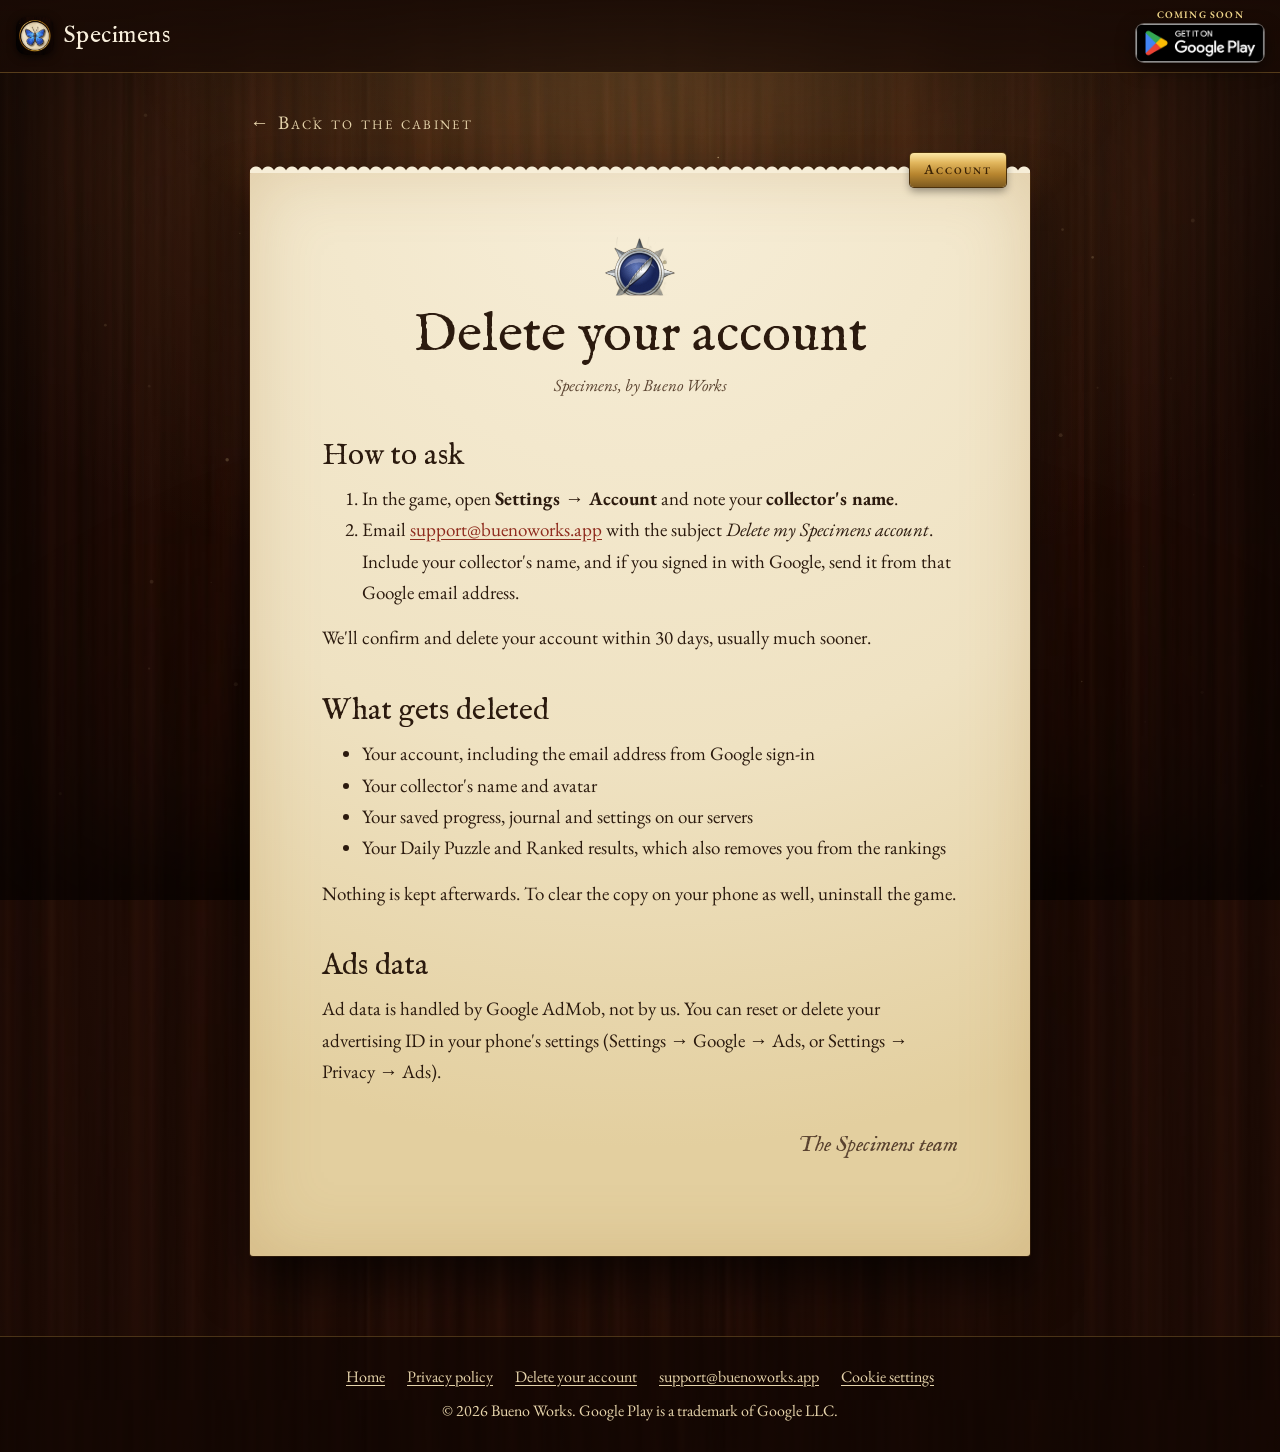
==== commit 0a03d427: "Fonts: no jump on first load Preload every font file the first screen uses, add Georgia-based fallba" ====
--- a/delete-account/index.html
+++ b/delete-account/index.html
@@ -14,7 +14,11 @@
 <link rel="icon" type="image/png" href="/assets/img/favicon.png" />
 <link rel="apple-touch-icon" href="/assets/img/apple-touch-icon.png" />
 <link rel="preload" href="/assets/fonts/im-fell-english-latin-400-normal.woff2" as="font" type="font/woff2" crossorigin="" />
+<link rel="preload" href="/assets/fonts/im-fell-english-latin-400-italic.woff2" as="font" type="font/woff2" crossorigin="" />
 <link rel="preload" href="/assets/fonts/eb-garamond-latin-400-normal.woff2" as="font" type="font/woff2" crossorigin="" />
+<link rel="preload" href="/assets/fonts/eb-garamond-latin-600-normal.woff2" as="font" type="font/woff2" crossorigin="" />
+<link rel="preload" href="/assets/fonts/eb-garamond-latin-700-normal.woff2" as="font" type="font/woff2" crossorigin="" />
+<link rel="preload" href="/assets/fonts/eb-garamond-latin-400-italic.woff2" as="font" type="font/woff2" crossorigin="" />
 <script src="/assets/js/config.js"></script>
 <link rel="stylesheet" href="/assets/css/site.css" />
 </head>
--- a/assets/css/site.css
+++ b/assets/css/site.css
@@ -3,6 +3,12 @@
    Shared stylesheet for index, legal pages and 404.
    ========================================================= */
 
+/* Fallbacks sized to match the web fonts, so text doesn't jump when they load */
+@font-face{font-family:"IM Fell Fallback";src:local("Georgia");font-weight:400;font-style:normal;size-adjust:91%}
+@font-face{font-family:"IM Fell Fallback";src:local("Georgia Italic"),local("Georgia-Italic");font-weight:400;font-style:italic;size-adjust:78%}
+@font-face{font-family:"EB Fallback";src:local("Georgia");font-weight:400 500;font-style:normal;size-adjust:86%}
+@font-face{font-family:"EB Fallback";src:local("Georgia Bold"),local("Georgia-Bold");font-weight:600 700;font-style:normal;size-adjust:80%}
+@font-face{font-family:"EB Fallback";src:local("Georgia Italic"),local("Georgia-Italic");font-weight:400 500;font-style:italic;size-adjust:82%}
 @font-face{font-family:"IM Fell English";src:url("../fonts/im-fell-english-latin-400-normal.woff2") format("woff2");font-weight:400;font-style:normal;font-display:swap}
 @font-face{font-family:"IM Fell English";src:url("../fonts/im-fell-english-latin-400-italic.woff2") format("woff2");font-weight:400;font-style:italic;font-display:swap}
 @font-face{font-family:"EB Garamond";src:url("../fonts/eb-garamond-latin-400-normal.woff2") format("woff2");font-weight:400;font-style:normal;font-display:swap}
@@ -12,8 +18,8 @@
 @font-face{font-family:"EB Garamond";src:url("../fonts/eb-garamond-latin-700-normal.woff2") format("woff2");font-weight:700;font-style:normal;font-display:swap}
 
 :root{
-  --display:"IM Fell English","EB Garamond",Georgia,serif;
-  --body:"EB Garamond",Georgia,"Times New Roman",serif;
+  --display:"IM Fell English","IM Fell Fallback","EB Garamond","EB Fallback",Georgia,serif;
+  --body:"EB Garamond","EB Fallback",Georgia,"Times New Roman",serif;
 
   --wood-0:#1a0b05;
   --wood-1:#2b1209;
@@ -168,37 +174,6 @@
 .cta-rail .play-text small{font-size:10px}
 @media (min-width:980px){.cta-rail{display:none}}
 
-/* ---------- cabinet doors (intro) ---------- */
-.doors{position:fixed;inset:0;z-index:100;display:flex;perspective:1600px;pointer-events:none}
-.doors .door{
-  flex:1;position:relative;
-  background:linear-gradient(90deg,rgba(0,0,0,.35),rgba(0,0,0,0) 30%,rgba(0,0,0,.25)),var(--wood-img) center/cover,var(--wood-2);
-  box-shadow:inset 0 0 0 10px rgba(30,12,5,.55),inset 0 0 0 12px rgba(201,155,69,.5),inset 0 0 80px rgba(0,0,0,.7);
-  transition:transform 1.6s cubic-bezier(.6,.02,.2,1),opacity 1.6s;
-  backface-visibility:hidden;
-}
-.doors .door.l{transform-origin:left center}
-.doors .door.r{transform-origin:right center}
-.doors .door::before{ /* glass pane */
-  content:"";position:absolute;inset:9% 12%;border-radius:120px 120px 8px 8px;
-  border:5px solid #9a7330;box-shadow:inset 0 0 0 2px #f2d283,0 0 0 2px #3a1b08,inset 0 0 120px rgba(255,200,120,.12);
-  background:linear-gradient(120deg,rgba(255,255,255,.12),rgba(255,255,255,0) 40%,rgba(255,255,255,.06) 60%,rgba(255,255,255,0));
-}
-.doors .knob{position:absolute;top:50%;width:22px;height:60px;margin-top:-30px;border-radius:12px;background:var(--brass-ring);box-shadow:0 4px 10px rgba(0,0,0,.6)}
-.doors .door.l .knob{right:16px}
-.doors .door.r .knob{left:16px}
-.doors .plate{
-  position:absolute;left:50%;top:50%;transform:translate(-50%,-50%);z-index:2;
-  padding:14px 28px;border-radius:8px;background:var(--brass-grad);color:#3a2207;
-  font-family:var(--display);font-size:clamp(28px,7vw,52px);
-  box-shadow:inset 0 1px 0 #fff3c4,0 0 0 2px #5a3c10,0 10px 30px rgba(0,0,0,.6);
-  transition:opacity .6s .2s,transform .8s;
-}
-.doors.open .door.l{transform:rotateY(-108deg);opacity:.0}
-.doors.open .door.r{transform:rotateY(108deg);opacity:.0}
-.doors.open .plate{opacity:0;transform:translate(-50%,-50%) scale(1.15)}
-.doors.gone{display:none}
-html:not(.js) .doors{display:none}
 
 /* ---------- layout primitives ---------- */
 .wrap{width:100%;max-width:var(--maxw);margin:0 auto;padding:0 16px}
@@ -229,7 +204,7 @@
 .nameplate::before{left:12px}.nameplate::after{right:12px}
 .nameplate h1{font-family:var(--display);font-weight:400;font-size:clamp(50px,13vw,96px);line-height:1;margin:0;text-shadow:0 1px 0 rgba(255,240,190,.8),0 -1px 0 rgba(80,50,10,.45)}
 .hero .tagline{font-family:var(--display);font-style:italic;font-size:clamp(22px,5.6vw,34px);line-height:1.15;color:var(--cream);margin:0;text-shadow:0 2px 12px rgba(0,0,0,.7)}
-.hero .sub{max-width:34ch;margin:0 auto;color:var(--parchment-2);font-size:clamp(17px,2vw,20px)}
+.hero .sub{max-width:16.3em;margin:0 auto;color:var(--parchment-2);font-size:clamp(17px,2vw,20px)}
 .hero-facts{display:flex;flex-wrap:wrap;justify-content:center;gap:6px 10px;margin:0;padding:0;list-style:none;font-variant:small-caps;letter-spacing:.08em;font-size:14px;color:var(--parchment-2)}
 .hero-facts li+li::before{content:"✦";color:var(--brass);margin-right:10px;font-size:10px;vertical-align:2px}
 .scroll-cue{margin-top:6px;color:var(--parchment-2);font-size:14px;letter-spacing:.2em;font-variant:small-caps;text-decoration:none;display:inline-flex;flex-direction:column;align-items:center;gap:2px}
@@ -565,7 +540,7 @@
 .finale .icon{width:132px;height:132px;margin:0 auto 18px;border-radius:30px;box-shadow:0 0 0 3px rgba(201,155,69,.6),0 20px 40px rgba(0,0,0,.6),0 0 80px rgba(255,190,100,.35);animation:iconFloat 5s ease-in-out infinite}
 @keyframes iconFloat{50%{transform:translateY(-8px)}}
 .finale h2{font-family:var(--display);font-weight:400;font-size:clamp(40px,9vw,76px);line-height:1;margin:0 0 12px}
-.finale p{max-width:36ch;margin:0 auto 24px;color:var(--parchment-2);font-size:20px}
+.finale p{max-width:17.3em;margin:0 auto 24px;color:var(--parchment-2);font-size:20px}
 .finale .flyers{position:absolute;inset:0;pointer-events:none;overflow:hidden}
 .finale .flyers .creature{position:absolute;width:70px}
 .finale .f1{left:6%;top:12%;animation:drift 7s ease-in-out infinite}
@@ -648,7 +623,6 @@
 /* ---------- reduced motion ---------- */
 @media (prefers-reduced-motion:reduce){
   *,*::before,*::after{animation-duration:.001ms!important;animation-iteration-count:1!important;transition-duration:.001ms!important}
-  .doors{display:none}
   .escapee{display:none}
 }
 
@@ -719,3 +693,66 @@
 .play.gp.big .soon-cap{font-size:15px}
 .site-head .play.gp .soon-cap,.cta-rail .play.gp .soon-cap{font-size:10px;letter-spacing:.12em}
 html[data-launch="soon"] .play-soon.gp{display:inline-flex}
+
+/* ---------- phones: more room between the hero's parts ---------- */
+@media (max-width:979px){
+  .hero{padding:34px 0 72px}
+  .hero .wrap{gap:30px}
+  .hero-copy{gap:22px}
+  .hero-copy .eyebrow{margin-bottom:14px}
+  .hero .tagline{line-height:1.28;margin-top:2px}
+  .hero-cta{gap:20px}
+  .hero-cta .hero-facts{margin-top:4px;gap:8px 14px}
+  .hero .sub{line-height:1.65;margin-top:6px}
+}
+
+/* ---------- phones: room inside the drawer cards ---------- */
+@media (max-width:979px){
+  .drawer{padding:0 8px;margin-bottom:76px}
+  .drawer-body{margin:-6px 6px 0;padding:46px 34px 44px}
+  .drawer h2{margin-bottom:20px}
+  .drawer p{margin-bottom:18px;line-height:1.6}
+  .drawer .kicker{margin-bottom:10px}
+  .body-grid{gap:38px}
+  .rules{gap:14px;margin:22px 0}
+  .facts{gap:14px;margin-top:26px}
+  .facts li{padding:14px 12px}
+  .board-frame{margin-top:6px}
+  .board-caption{margin-top:20px;padding:0 6px}
+  .board-tools{margin-top:16px}
+  .journal{gap:20px;margin-top:8px}
+  .vault{gap:16px;margin-top:22px}
+  .vault-locked{margin-top:22px}
+  .streak{margin-top:30px;padding:22px 20px}
+  .streak-head{margin-bottom:16px}
+  .ladder li{padding:12px 16px}
+  .ladder{gap:14px}
+  .mini2{margin-top:26px}
+  .duel{margin-bottom:6px}
+}
+@media (max-width:979px){
+  .facts li{padding:14px 6px}
+  .facts b{font-size:25px;white-space:nowrap}
+  .facts span{font-size:14px;line-height:1.25;display:block;margin-top:2px}
+}
+@media (max-width:979px){
+  .drawer-body{margin-top:20px}
+}
+
+/* ---------- phones: ranking list, streak box, text pages ---------- */
+@media (max-width:979px){
+  .ladder{padding-left:52px}
+  .ladder::before{left:20px}
+  .ladder li::before{left:-40px}
+  .ladder li{flex-direction:column;align-items:flex-start;justify-content:center;gap:2px;padding:12px 18px}
+  .ladder li span{font-size:15px;line-height:1.3}
+  .streak{padding:22px 20px 14px}
+  .streak-reward{margin-top:8px}
+  .folio-wrap{padding:30px 12px 90px}
+  .folio{padding-left:30px;padding-right:30px}
+  .folio .toc{padding:18px 22px}
+  .legal-top{margin-bottom:14px}
+}
+.prose,.prose p,.prose li,.prose blockquote{hyphens:none;-webkit-hyphens:none}
+.lost-card .soon-cap{color:#6b4a14}
+.lost-card .gp-badge{box-shadow:0 0 0 1px rgba(60,40,10,.4),0 4px 12px rgba(0,0,0,.35)}
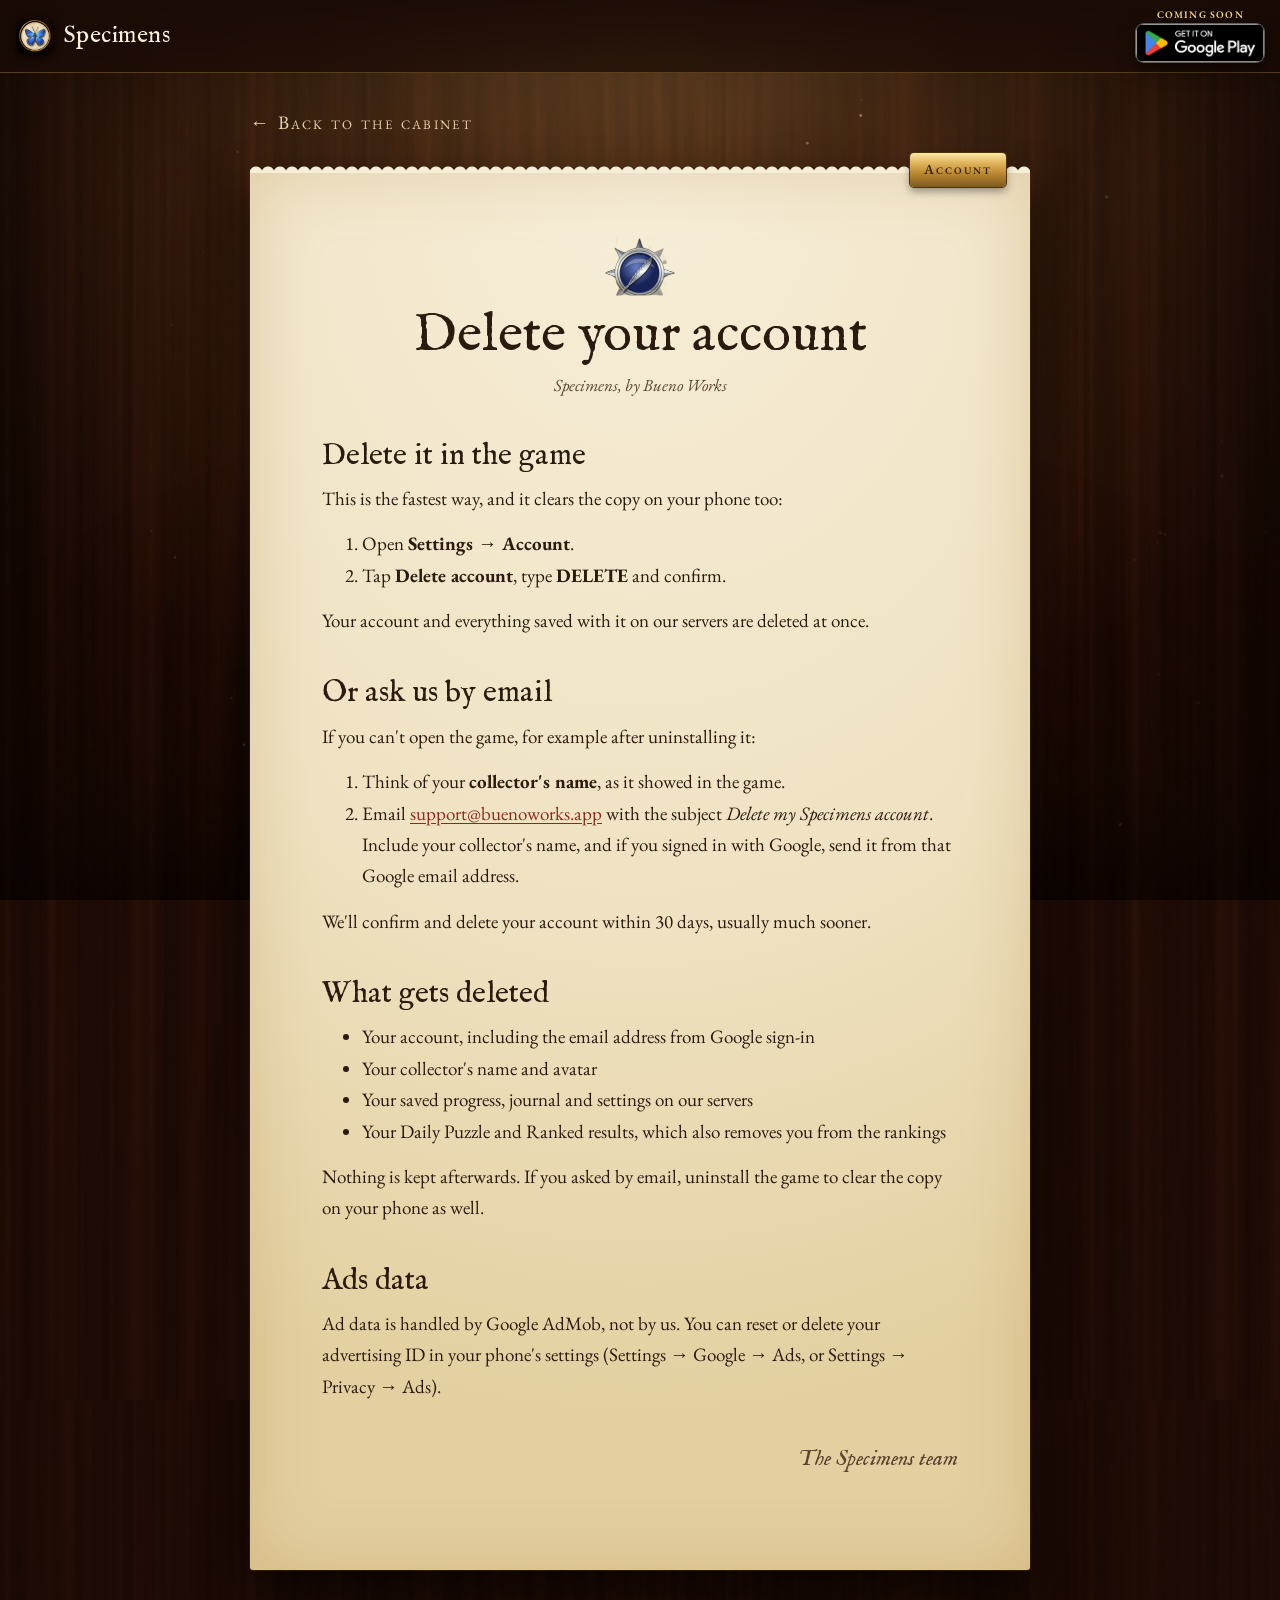
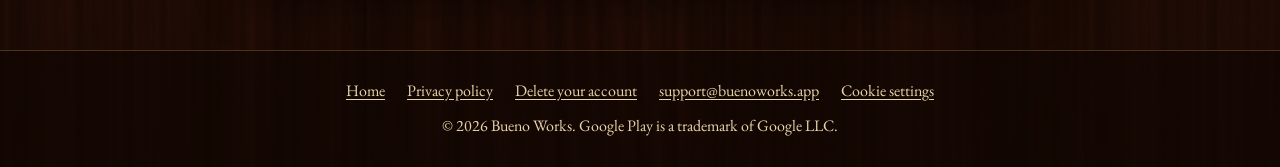
==== commit 1bd91eac: "Easier practice board with a step-by-step guide; delete-account page lists the in-app route Co-Autho" ====
--- a/delete-account/index.html
+++ b/delete-account/index.html
@@ -42,9 +42,17 @@
       <p class="meta">Specimens, by Bueno Works</p>
     </header>
     <div class="prose">
-<h2>How to ask</h2>
+<h2>Delete it in the game</h2>
+  <p>This is the fastest way, and it clears the copy on your phone too:</p>
   <ol>
-    <li>In the game, open <strong>Settings → Account</strong> and note your <strong>collector's name</strong>.</li>
+    <li>Open <strong>Settings → Account</strong>.</li>
+    <li>Tap <strong>Delete account</strong>, type <strong>DELETE</strong> and confirm.</li>
+  </ol>
+  <p>Your account and everything saved with it on our servers are deleted at once.</p>
+  <h2>Or ask us by email</h2>
+  <p>If you can't open the game, for example after uninstalling it:</p>
+  <ol>
+    <li>Think of your <strong>collector's name</strong>, as it showed in the game.</li>
     <li>Email <a href="mailto:support@buenoworks.app?subject=Delete%20my%20Specimens%20account">support@buenoworks.app</a> with the subject <em>Delete my Specimens account</em>. Include your collector's name, and if you signed in with Google, send it from that Google email address.</li>
   </ol>
   <p>We'll confirm and delete your account within 30 days, usually much sooner.</p>
@@ -56,7 +64,7 @@
     <li>Your saved progress, journal and settings on our servers</li>
     <li>Your Daily Puzzle and Ranked results, which also removes you from the rankings</li>
   </ul>
-  <p>Nothing is kept afterwards. To clear the copy on your phone as well, uninstall the game.</p>
+  <p>Nothing is kept afterwards. If you asked by email, uninstall the game to clear the copy on your phone as well.</p>
 
   <h2>Ads data</h2>
   <p>Ad data is handled by Google AdMob, not by us. You can reset or delete your advertising ID in your phone's settings (Settings → Google → Ads, or Settings → Privacy → Ads).</p>
